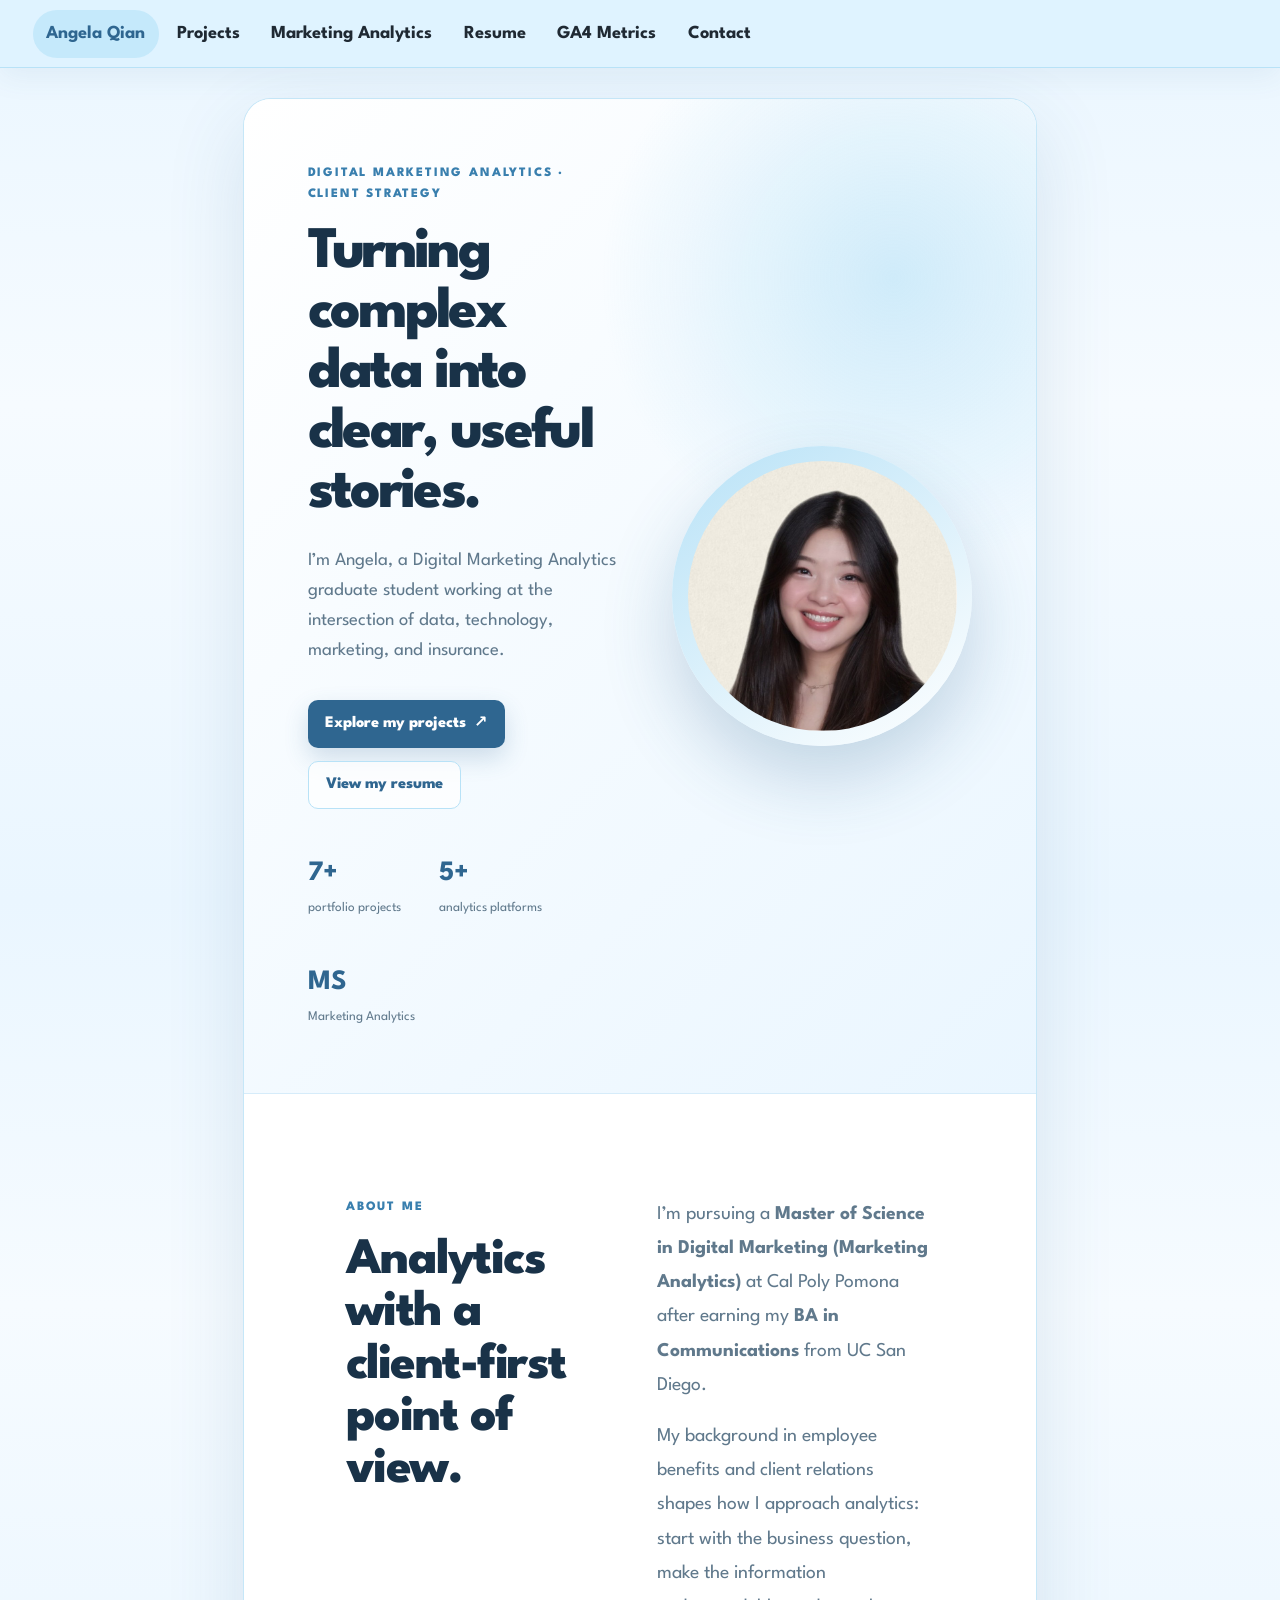
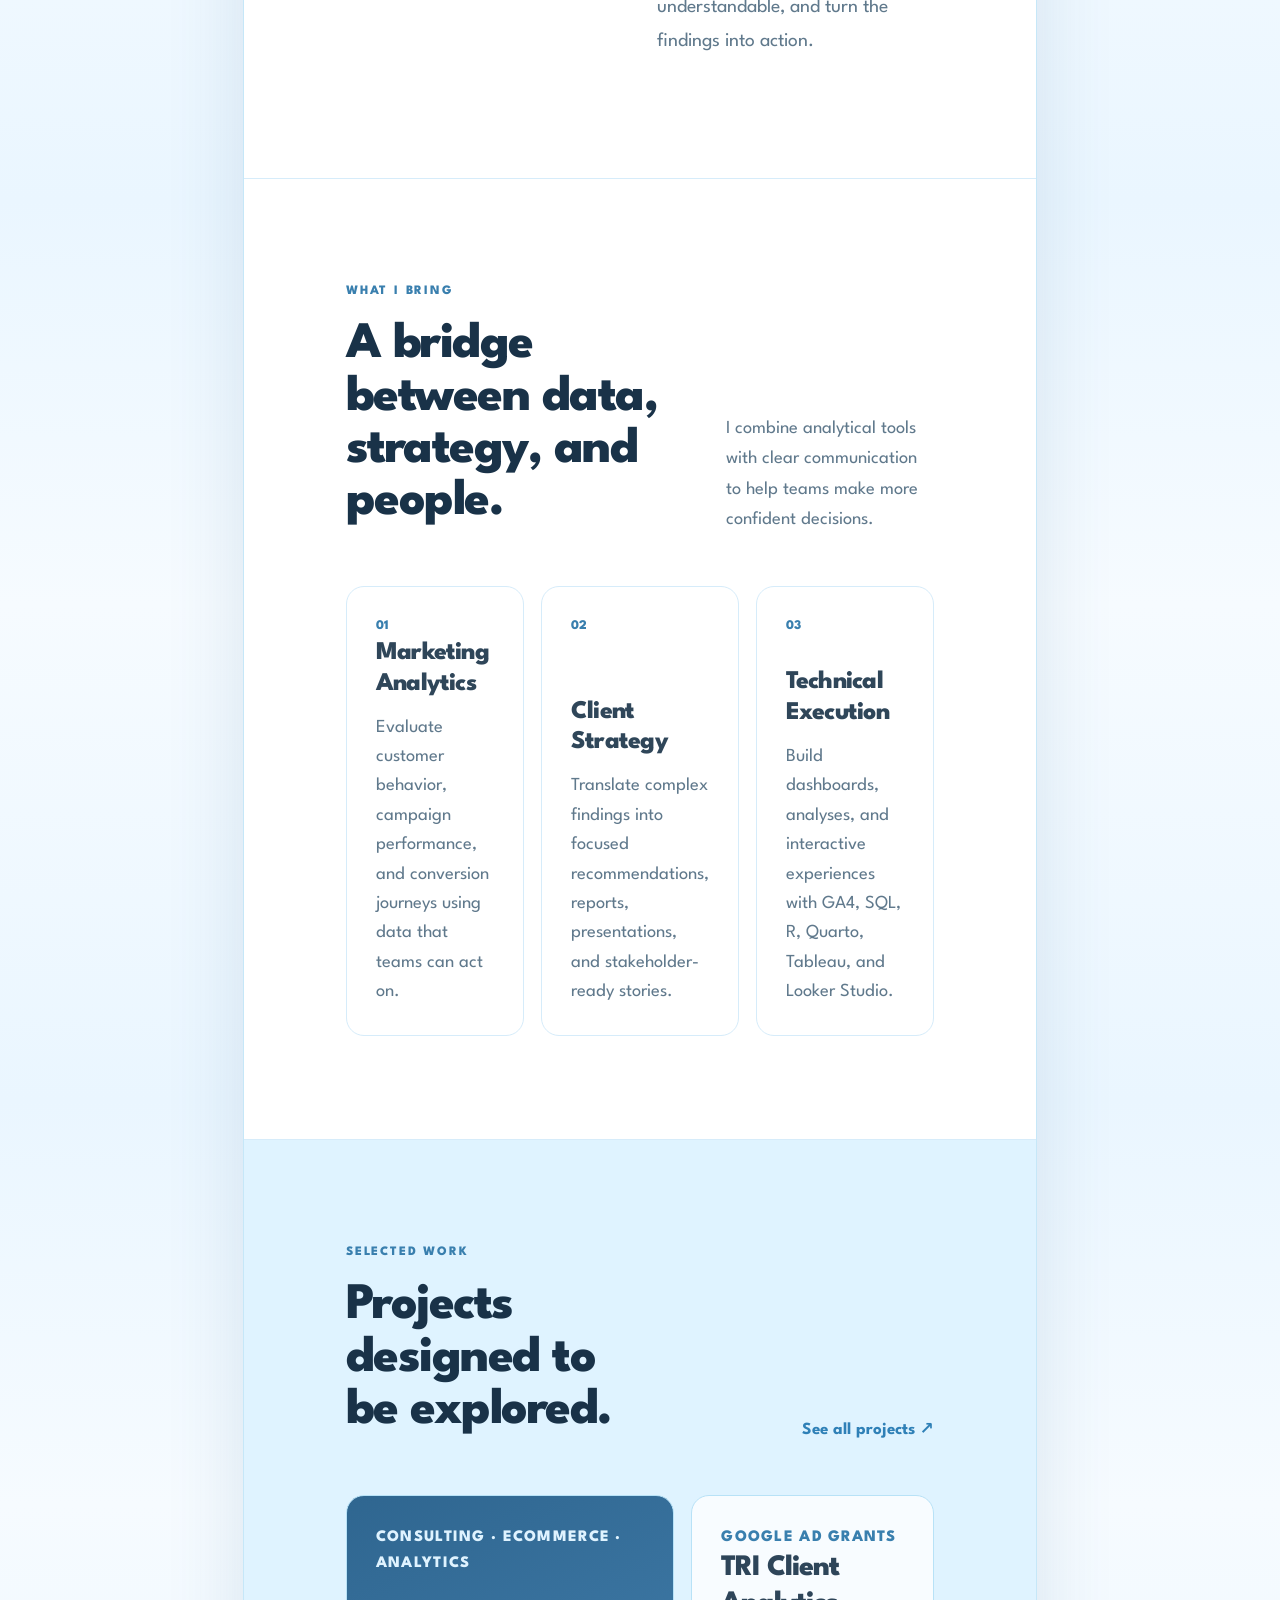
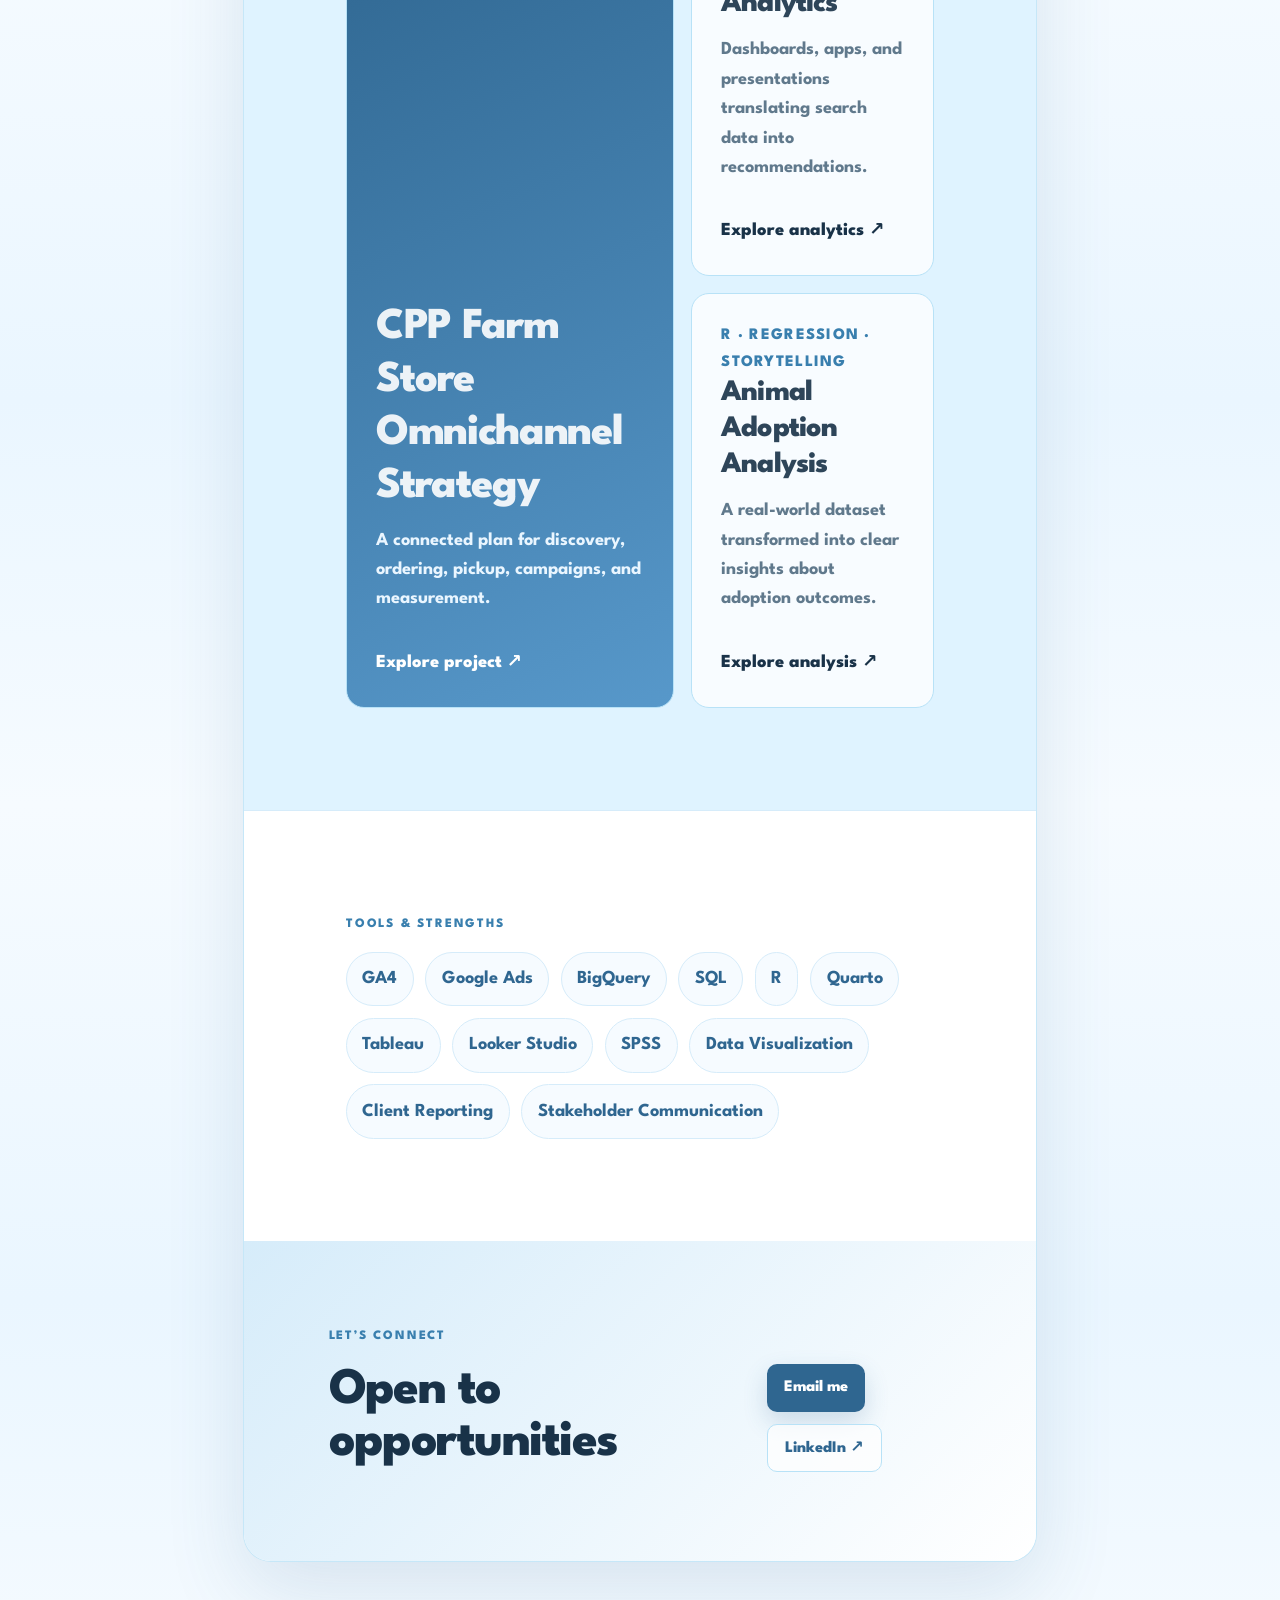
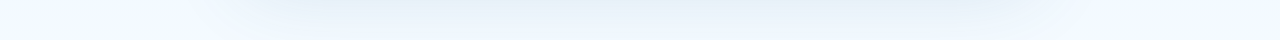
==== docs/index.html @ d1d6104f "Add visual motifs to portfolio cards" ====
<!DOCTYPE html>
<html xmlns="http://www.w3.org/1999/xhtml" lang="en" xml:lang="en"><head>

<meta charset="utf-8">
<meta name="generator" content="quarto-1.6.40">

<meta name="viewport" content="width=device-width, initial-scale=1.0, user-scalable=yes">


<title>Angela Qian</title>
<style>
code{white-space: pre-wrap;}
span.smallcaps{font-variant: small-caps;}
div.columns{display: flex; gap: min(4vw, 1.5em);}
div.column{flex: auto; overflow-x: auto;}
div.hanging-indent{margin-left: 1.5em; text-indent: -1.5em;}
ul.task-list{list-style: none;}
ul.task-list li input[type="checkbox"] {
  width: 0.8em;
  margin: 0 0.8em 0.2em -1em; /* quarto-specific, see https://github.com/quarto-dev/quarto-cli/issues/4556 */ 
  vertical-align: middle;
}
</style>


<script src="site_libs/quarto-nav/quarto-nav.js"></script>
<script src="site_libs/quarto-nav/headroom.min.js"></script>
<script src="site_libs/clipboard/clipboard.min.js"></script>
<script src="site_libs/quarto-search/autocomplete.umd.js"></script>
<script src="site_libs/quarto-search/fuse.min.js"></script>
<script src="site_libs/quarto-search/quarto-search.js"></script>
<meta name="quarto:offset" content="./">
<script src="site_libs/quarto-html/quarto.js"></script>
<script src="site_libs/quarto-html/popper.min.js"></script>
<script src="site_libs/quarto-html/tippy.umd.min.js"></script>
<script src="site_libs/quarto-html/anchor.min.js"></script>
<link href="site_libs/quarto-html/tippy.css" rel="stylesheet">
<link href="site_libs/quarto-html/quarto-syntax-highlighting-549806ee2085284f45b00abea8c6df48.css" rel="stylesheet" id="quarto-text-highlighting-styles">
<script src="site_libs/bootstrap/bootstrap.min.js"></script>
<link href="site_libs/bootstrap/bootstrap-icons.css" rel="stylesheet">
<link href="site_libs/bootstrap/bootstrap-ff0664da1fd7599a1a626e691ed7d9ff.min.css" rel="stylesheet" append-hash="true" id="quarto-bootstrap" data-mode="light">
<script id="quarto-search-options" type="application/json">{
  "location": "navbar",
  "copy-button": false,
  "collapse-after": 3,
  "panel-placement": "end",
  "type": "overlay",
  "limit": 50,
  "keyboard-shortcut": [
    "f",
    "/",
    "s"
  ],
  "show-item-context": false,
  "language": {
    "search-no-results-text": "No results",
    "search-matching-documents-text": "matching documents",
    "search-copy-link-title": "Copy link to search",
    "search-hide-matches-text": "Hide additional matches",
    "search-more-match-text": "more match in this document",
    "search-more-matches-text": "more matches in this document",
    "search-clear-button-title": "Clear",
    "search-text-placeholder": "",
    "search-detached-cancel-button-title": "Cancel",
    "search-submit-button-title": "Submit",
    "search-label": "Search"
  }
}</script>
<script async="" src="https://www.googletagmanager.com/gtag/js?id=G-0YPBS9J7F2"></script>

<script type="text/javascript">

window.dataLayer = window.dataLayer || [];
function gtag(){dataLayer.push(arguments);}
gtag('js', new Date());
gtag('config', 'G-0YPBS9J7F2', { 'anonymize_ip': true});
</script>


</head>

<body class="nav-fixed home-page fullcontent">

<div id="quarto-search-results"></div>
  <header id="quarto-header" class="headroom fixed-top">
    <nav class="navbar navbar-expand-lg " data-bs-theme="dark">
      <div class="navbar-container container-fluid">
            <div id="quarto-search" class="" title="Search"></div>
          <button class="navbar-toggler" type="button" data-bs-toggle="collapse" data-bs-target="#navbarCollapse" aria-controls="navbarCollapse" role="menu" aria-expanded="false" aria-label="Toggle navigation" onclick="if (window.quartoToggleHeadroom) { window.quartoToggleHeadroom(); }">
  <span class="navbar-toggler-icon"></span>
</button>
          <div class="collapse navbar-collapse" id="navbarCollapse">
            <ul class="navbar-nav navbar-nav-scroll me-auto">
  <li class="nav-item">
    <a class="nav-link active" href="./index.html" aria-current="page"> 
<span class="menu-text">Angela Qian</span></a>
  </li>  
  <li class="nav-item">
    <a class="nav-link" href="./strategic-marketing.html"> 
<span class="menu-text">Projects</span></a>
  </li>  
  <li class="nav-item">
    <a class="nav-link" href="./marketing-analytics.html"> 
<span class="menu-text">Marketing Analytics</span></a>
  </li>  
  <li class="nav-item">
    <a class="nav-link" href="./resume.html"> 
<span class="menu-text">Resume</span></a>
  </li>  
  <li class="nav-item">
    <a class="nav-link" href="./ga4-metrics.html"> 
<span class="menu-text">GA4 Metrics</span></a>
  </li>  
  <li class="nav-item">
    <a class="nav-link" href="./contact-me.html"> 
<span class="menu-text">Contact</span></a>
  </li>  
</ul>
          </div> <!-- /navcollapse -->
            <div class="quarto-navbar-tools">
</div>
      </div> <!-- /container-fluid -->
    </nav>
</header>
<!-- content -->
<div id="quarto-content" class="quarto-container page-columns page-rows-contents page-layout-article page-navbar">
<!-- sidebar -->
<!-- margin-sidebar -->
    
<!-- main -->
<main class="content" id="quarto-document-content">

<header id="title-block-header" class="quarto-title-block default">
<div class="quarto-title">
<h1 class="title">Angela Qian</h1>
</div>



<div class="quarto-title-meta">

    
  
    
  </div>
  


</header>


<section class="portfolio-hero">
  <div class="portfolio-hero__copy">
    <p class="portfolio-eyebrow">Digital Marketing Analytics · Client Strategy</p>
    <h1>Turning complex data into clear, useful stories.</h1>
    <p class="portfolio-lead">I’m Angela, a Digital Marketing Analytics graduate student working at the intersection of data, technology, marketing, and insurance.</p>
    <div class="portfolio-actions">
      <a class="portfolio-button portfolio-button--primary" href="strategic-marketing.html">Explore my projects <span aria-hidden="true">↗</span></a>
      <a class="portfolio-button portfolio-button--secondary" href="resume.html">View my resume</a>
    </div>
    <div class="portfolio-stats" aria-label="Professional highlights">
      <div><strong>7+</strong><span>portfolio projects</span></div>
      <div><strong>5+</strong><span>analytics platforms</span></div>
      <div><strong>MS</strong><span>Marketing Analytics</span></div>
    </div>
  </div>
  <div class="portfolio-hero__visual">
    <div class="portfolio-portrait-wrap">
      <img src="images/headshot-new.jpeg" alt="Angela Qian" class="portfolio-portrait">
    </div>
  </div>
</section>

<section class="portfolio-section portfolio-intro">
  <div>
    <p class="portfolio-eyebrow">About me</p>
    <h2 class="anchored">Analytics with a client-first point of view.</h2>
  </div>
  <div class="portfolio-intro__copy">
    <p>I’m pursuing a <strong>Master of Science in Digital Marketing (Marketing Analytics)</strong> at Cal Poly Pomona after earning my <strong>BA in Communications</strong> from UC San Diego.</p>
    <p>My background in employee benefits and client relations shapes how I approach analytics: start with the business question, make the information understandable, and turn the findings into action.</p>
  </div>
</section>

<section class="portfolio-section">
  <div class="portfolio-section__heading">
    <div><p class="portfolio-eyebrow">What I bring</p><h2 class="anchored">A bridge between data, strategy, and people.</h2></div>
    <p>I combine analytical tools with clear communication to help teams make more confident decisions.</p>
  </div>
  <div class="capability-grid">
    <article><span>01</span><h3 class="anchored">Marketing Analytics</h3><p>Evaluate customer behavior, campaign performance, and conversion journeys using data that teams can act on.</p></article>
    <article><span>02</span><h3 class="anchored">Client Strategy</h3><p>Translate complex findings into focused recommendations, reports, presentations, and stakeholder-ready stories.</p></article>
    <article><span>03</span><h3 class="anchored">Technical Execution</h3><p>Build dashboards, analyses, and interactive experiences with GA4, SQL, R, Quarto, Tableau, and Looker Studio.</p></article>
  </div>
</section>

<section class="portfolio-section featured-work">
  <div class="portfolio-section__heading">
    <div><p class="portfolio-eyebrow">Selected work</p><h2 class="anchored">Projects designed to be explored.</h2></div>
    <a class="portfolio-text-link" href="strategic-marketing.html">See all projects ↗</a>
  </div>
  <div class="featured-work__grid">
    <a href="strategic-marketing.html" class="featured-work__card featured-work__card--large"><small>Consulting · Ecommerce · Analytics</small><h3 class="anchored">CPP Farm Store Omnichannel Strategy</h3><p>A connected plan for discovery, ordering, pickup, campaigns, and measurement.</p><span>Explore project ↗</span></a>
    <a href="marketing-analytics.html" class="featured-work__card"><small>Google Ad Grants</small><h3 class="anchored">TRI Client Analytics</h3><p>Dashboards, apps, and presentations translating search data into recommendations.</p><span>Explore analytics ↗</span></a>
    <a href="strategic-marketing.html" class="featured-work__card"><small>R · Regression · Storytelling</small><h3 class="anchored">Animal Adoption Analysis</h3><p>A real-world dataset transformed into clear insights about adoption outcomes.</p><span>Explore analysis ↗</span></a>
  </div>
</section>

<section class="portfolio-section tools-section">
  <p class="portfolio-eyebrow">Tools &amp; strengths</p>
  <div class="skill-cloud" aria-label="Tools and skills"><span>GA4</span><span>Google Ads</span><span>BigQuery</span><span>SQL</span><span>R</span><span>Quarto</span><span>Tableau</span><span>Looker Studio</span><span>SPSS</span><span>Data Visualization</span><span>Client Reporting</span><span>Stakeholder Communication</span></div>
</section>

<section class="portfolio-cta">
  <div><p class="portfolio-eyebrow">Let’s connect</p><h2 class="anchored">Open to opportunities</h2></div>
  <div class="portfolio-actions"><a class="portfolio-button portfolio-button--primary" href="mailto:angeluhqian@gmail.com">Email me</a><a class="portfolio-button portfolio-button--secondary" href="https://www.linkedin.com/in/qianangela1/" target="_blank" rel="noopener">LinkedIn ↗</a></div>
</section>



</main> <!-- /main -->
<div class="project-modal" id="project-modal" aria-hidden="true">
  <div class="project-modal__backdrop" data-project-close=""></div>
  <section class="project-modal__panel" role="dialog" aria-modal="true" aria-labelledby="project-modal-title">
    <button class="project-modal__close" type="button" aria-label="Close project preview" data-project-close="">×</button>
    <div class="project-modal__copy">
      <span class="project-modal__tag" id="project-modal-tag"></span>
      <h2 id="project-modal-title"></h2>
      <p id="project-modal-description"></p>
      <a class="project-modal__link" id="project-modal-link" target="_blank" rel="noopener">Open full project <span aria-hidden="true">↗</span></a>
    </div>
    <div class="project-modal__preview">
      <iframe id="project-modal-frame" title="Project preview" loading="lazy" allowfullscreen=""></iframe>
    </div>
  </section>
</div>
<script>
(() => {
  const modal = document.getElementById('project-modal');
  if (!modal) return;
  const title = document.getElementById('project-modal-title');
  const tag = document.getElementById('project-modal-tag');
  const description = document.getElementById('project-modal-description');
  const link = document.getElementById('project-modal-link');
  const frame = document.getElementById('project-modal-frame');
  let opener;

  const closeModal = () => {
    modal.classList.remove('is-open');
    modal.setAttribute('aria-hidden', 'true');
    document.body.classList.remove('modal-open');
    frame.src = 'about:blank';
    opener?.focus();
  };

  document.querySelectorAll('[data-project-preview]').forEach((card) => {
    card.addEventListener('click', () => {
      opener = card;
      title.textContent = card.dataset.title;
      tag.textContent = card.dataset.tag;
      description.textContent = card.dataset.description;
      link.href = card.dataset.url;
      frame.src = card.dataset.embed || card.dataset.url;
      modal.classList.add('is-open');
      modal.setAttribute('aria-hidden', 'false');
      document.body.classList.add('modal-open');
      modal.querySelector('.project-modal__close').focus();
    });
  });

  modal.querySelectorAll('[data-project-close]').forEach((button) => button.addEventListener('click', closeModal));
  document.addEventListener('keydown', (event) => {
    if (event.key === 'Escape' && modal.classList.contains('is-open')) closeModal();
  });
})();
</script>
<script id="quarto-html-after-body" type="application/javascript">
window.document.addEventListener("DOMContentLoaded", function (event) {
  const toggleBodyColorMode = (bsSheetEl) => {
    const mode = bsSheetEl.getAttribute("data-mode");
    const bodyEl = window.document.querySelector("body");
    if (mode === "dark") {
      bodyEl.classList.add("quarto-dark");
      bodyEl.classList.remove("quarto-light");
    } else {
      bodyEl.classList.add("quarto-light");
      bodyEl.classList.remove("quarto-dark");
    }
  }
  const toggleBodyColorPrimary = () => {
    const bsSheetEl = window.document.querySelector("link#quarto-bootstrap");
    if (bsSheetEl) {
      toggleBodyColorMode(bsSheetEl);
    }
  }
  toggleBodyColorPrimary();  
  const icon = "";
  const anchorJS = new window.AnchorJS();
  anchorJS.options = {
    placement: 'right',
    icon: icon
  };
  anchorJS.add('.anchored');
  const isCodeAnnotation = (el) => {
    for (const clz of el.classList) {
      if (clz.startsWith('code-annotation-')) {                     
        return true;
      }
    }
    return false;
  }
  const onCopySuccess = function(e) {
    // button target
    const button = e.trigger;
    // don't keep focus
    button.blur();
    // flash "checked"
    button.classList.add('code-copy-button-checked');
    var currentTitle = button.getAttribute("title");
    button.setAttribute("title", "Copied!");
    let tooltip;
    if (window.bootstrap) {
      button.setAttribute("data-bs-toggle", "tooltip");
      button.setAttribute("data-bs-placement", "left");
      button.setAttribute("data-bs-title", "Copied!");
      tooltip = new bootstrap.Tooltip(button, 
        { trigger: "manual", 
          customClass: "code-copy-button-tooltip",
          offset: [0, -8]});
      tooltip.show();    
    }
    setTimeout(function() {
      if (tooltip) {
        tooltip.hide();
        button.removeAttribute("data-bs-title");
        button.removeAttribute("data-bs-toggle");
        button.removeAttribute("data-bs-placement");
      }
      button.setAttribute("title", currentTitle);
      button.classList.remove('code-copy-button-checked');
    }, 1000);
    // clear code selection
    e.clearSelection();
  }
  const getTextToCopy = function(trigger) {
      const codeEl = trigger.previousElementSibling.cloneNode(true);
      for (const childEl of codeEl.children) {
        if (isCodeAnnotation(childEl)) {
          childEl.remove();
        }
      }
      return codeEl.innerText;
  }
  const clipboard = new window.ClipboardJS('.code-copy-button:not([data-in-quarto-modal])', {
    text: getTextToCopy
  });
  clipboard.on('success', onCopySuccess);
  if (window.document.getElementById('quarto-embedded-source-code-modal')) {
    const clipboardModal = new window.ClipboardJS('.code-copy-button[data-in-quarto-modal]', {
      text: getTextToCopy,
      container: window.document.getElementById('quarto-embedded-source-code-modal')
    });
    clipboardModal.on('success', onCopySuccess);
  }
    var localhostRegex = new RegExp(/^(?:http|https):\/\/localhost\:?[0-9]*\//);
    var mailtoRegex = new RegExp(/^mailto:/);
      var filterRegex = new RegExp('/' + window.location.host + '/');
    var isInternal = (href) => {
        return filterRegex.test(href) || localhostRegex.test(href) || mailtoRegex.test(href);
    }
    // Inspect non-navigation links and adorn them if external
 	var links = window.document.querySelectorAll('a[href]:not(.nav-link):not(.navbar-brand):not(.toc-action):not(.sidebar-link):not(.sidebar-item-toggle):not(.pagination-link):not(.no-external):not([aria-hidden]):not(.dropdown-item):not(.quarto-navigation-tool):not(.about-link)');
    for (var i=0; i<links.length; i++) {
      const link = links[i];
      if (!isInternal(link.href)) {
        // undo the damage that might have been done by quarto-nav.js in the case of
        // links that we want to consider external
        if (link.dataset.originalHref !== undefined) {
          link.href = link.dataset.originalHref;
        }
      }
    }
  function tippyHover(el, contentFn, onTriggerFn, onUntriggerFn) {
    const config = {
      allowHTML: true,
      maxWidth: 500,
      delay: 100,
      arrow: false,
      appendTo: function(el) {
          return el.parentElement;
      },
      interactive: true,
      interactiveBorder: 10,
      theme: 'quarto',
      placement: 'bottom-start',
    };
    if (contentFn) {
      config.content = contentFn;
    }
    if (onTriggerFn) {
      config.onTrigger = onTriggerFn;
    }
    if (onUntriggerFn) {
      config.onUntrigger = onUntriggerFn;
    }
    window.tippy(el, config); 
  }
  const noterefs = window.document.querySelectorAll('a[role="doc-noteref"]');
  for (var i=0; i<noterefs.length; i++) {
    const ref = noterefs[i];
    tippyHover(ref, function() {
      // use id or data attribute instead here
      let href = ref.getAttribute('data-footnote-href') || ref.getAttribute('href');
      try { href = new URL(href).hash; } catch {}
      const id = href.replace(/^#\/?/, "");
      const note = window.document.getElementById(id);
      if (note) {
        return note.innerHTML;
      } else {
        return "";
      }
    });
  }
  const xrefs = window.document.querySelectorAll('a.quarto-xref');
  const processXRef = (id, note) => {
    // Strip column container classes
    const stripColumnClz = (el) => {
      el.classList.remove("page-full", "page-columns");
      if (el.children) {
        for (const child of el.children) {
          stripColumnClz(child);
        }
      }
    }
    stripColumnClz(note)
    if (id === null || id.startsWith('sec-')) {
      // Special case sections, only their first couple elements
      const container = document.createElement("div");
      if (note.children && note.children.length > 2) {
        container.appendChild(note.children[0].cloneNode(true));
        for (let i = 1; i < note.children.length; i++) {
          const child = note.children[i];
          if (child.tagName === "P" && child.innerText === "") {
            continue;
          } else {
            container.appendChild(child.cloneNode(true));
            break;
          }
        }
        if (window.Quarto?.typesetMath) {
          window.Quarto.typesetMath(container);
        }
        return container.innerHTML
      } else {
        if (window.Quarto?.typesetMath) {
          window.Quarto.typesetMath(note);
        }
        return note.innerHTML;
      }
    } else {
      // Remove any anchor links if they are present
      const anchorLink = note.querySelector('a.anchorjs-link');
      if (anchorLink) {
        anchorLink.remove();
      }
      if (window.Quarto?.typesetMath) {
        window.Quarto.typesetMath(note);
      }
      if (note.classList.contains("callout")) {
        return note.outerHTML;
      } else {
        return note.innerHTML;
      }
    }
  }
  for (var i=0; i<xrefs.length; i++) {
    const xref = xrefs[i];
    tippyHover(xref, undefined, function(instance) {
      instance.disable();
      let url = xref.getAttribute('href');
      let hash = undefined; 
      if (url.startsWith('#')) {
        hash = url;
      } else {
        try { hash = new URL(url).hash; } catch {}
      }
      if (hash) {
        const id = hash.replace(/^#\/?/, "");
        const note = window.document.getElementById(id);
        if (note !== null) {
          try {
            const html = processXRef(id, note.cloneNode(true));
            instance.setContent(html);
          } finally {
            instance.enable();
            instance.show();
          }
        } else {
          // See if we can fetch this
          fetch(url.split('#')[0])
          .then(res => res.text())
          .then(html => {
            const parser = new DOMParser();
            const htmlDoc = parser.parseFromString(html, "text/html");
            const note = htmlDoc.getElementById(id);
            if (note !== null) {
              const html = processXRef(id, note);
              instance.setContent(html);
            } 
          }).finally(() => {
            instance.enable();
            instance.show();
          });
        }
      } else {
        // See if we can fetch a full url (with no hash to target)
        // This is a special case and we should probably do some content thinning / targeting
        fetch(url)
        .then(res => res.text())
        .then(html => {
          const parser = new DOMParser();
          const htmlDoc = parser.parseFromString(html, "text/html");
          const note = htmlDoc.querySelector('main.content');
          if (note !== null) {
            // This should only happen for chapter cross references
            // (since there is no id in the URL)
            // remove the first header
            if (note.children.length > 0 && note.children[0].tagName === "HEADER") {
              note.children[0].remove();
            }
            const html = processXRef(null, note);
            instance.setContent(html);
          } 
        }).finally(() => {
          instance.enable();
          instance.show();
        });
      }
    }, function(instance) {
    });
  }
      let selectedAnnoteEl;
      const selectorForAnnotation = ( cell, annotation) => {
        let cellAttr = 'data-code-cell="' + cell + '"';
        let lineAttr = 'data-code-annotation="' +  annotation + '"';
        const selector = 'span[' + cellAttr + '][' + lineAttr + ']';
        return selector;
      }
      const selectCodeLines = (annoteEl) => {
        const doc = window.document;
        const targetCell = annoteEl.getAttribute("data-target-cell");
        const targetAnnotation = annoteEl.getAttribute("data-target-annotation");
        const annoteSpan = window.document.querySelector(selectorForAnnotation(targetCell, targetAnnotation));
        const lines = annoteSpan.getAttribute("data-code-lines").split(",");
        const lineIds = lines.map((line) => {
          return targetCell + "-" + line;
        })
        let top = null;
        let height = null;
        let parent = null;
        if (lineIds.length > 0) {
            //compute the position of the single el (top and bottom and make a div)
            const el = window.document.getElementById(lineIds[0]);
            top = el.offsetTop;
            height = el.offsetHeight;
            parent = el.parentElement.parentElement;
          if (lineIds.length > 1) {
            const lastEl = window.document.getElementById(lineIds[lineIds.length - 1]);
            const bottom = lastEl.offsetTop + lastEl.offsetHeight;
            height = bottom - top;
          }
          if (top !== null && height !== null && parent !== null) {
            // cook up a div (if necessary) and position it 
            let div = window.document.getElementById("code-annotation-line-highlight");
            if (div === null) {
              div = window.document.createElement("div");
              div.setAttribute("id", "code-annotation-line-highlight");
              div.style.position = 'absolute';
              parent.appendChild(div);
            }
            div.style.top = top - 2 + "px";
            div.style.height = height + 4 + "px";
            div.style.left = 0;
            let gutterDiv = window.document.getElementById("code-annotation-line-highlight-gutter");
            if (gutterDiv === null) {
              gutterDiv = window.document.createElement("div");
              gutterDiv.setAttribute("id", "code-annotation-line-highlight-gutter");
              gutterDiv.style.position = 'absolute';
              const codeCell = window.document.getElementById(targetCell);
              const gutter = codeCell.querySelector('.code-annotation-gutter');
              gutter.appendChild(gutterDiv);
            }
            gutterDiv.style.top = top - 2 + "px";
            gutterDiv.style.height = height + 4 + "px";
          }
          selectedAnnoteEl = annoteEl;
        }
      };
      const unselectCodeLines = () => {
        const elementsIds = ["code-annotation-line-highlight", "code-annotation-line-highlight-gutter"];
        elementsIds.forEach((elId) => {
          const div = window.document.getElementById(elId);
          if (div) {
            div.remove();
          }
        });
        selectedAnnoteEl = undefined;
      };
        // Handle positioning of the toggle
    window.addEventListener(
      "resize",
      throttle(() => {
        elRect = undefined;
        if (selectedAnnoteEl) {
          selectCodeLines(selectedAnnoteEl);
        }
      }, 10)
    );
    function throttle(fn, ms) {
    let throttle = false;
    let timer;
      return (...args) => {
        if(!throttle) { // first call gets through
            fn.apply(this, args);
            throttle = true;
        } else { // all the others get throttled
            if(timer) clearTimeout(timer); // cancel #2
            timer = setTimeout(() => {
              fn.apply(this, args);
              timer = throttle = false;
            }, ms);
        }
      };
    }
      // Attach click handler to the DT
      const annoteDls = window.document.querySelectorAll('dt[data-target-cell]');
      for (const annoteDlNode of annoteDls) {
        annoteDlNode.addEventListener('click', (event) => {
          const clickedEl = event.target;
          if (clickedEl !== selectedAnnoteEl) {
            unselectCodeLines();
            const activeEl = window.document.querySelector('dt[data-target-cell].code-annotation-active');
            if (activeEl) {
              activeEl.classList.remove('code-annotation-active');
            }
            selectCodeLines(clickedEl);
            clickedEl.classList.add('code-annotation-active');
          } else {
            // Unselect the line
            unselectCodeLines();
            clickedEl.classList.remove('code-annotation-active');
          }
        });
      }
  const findCites = (el) => {
    const parentEl = el.parentElement;
    if (parentEl) {
      const cites = parentEl.dataset.cites;
      if (cites) {
        return {
          el,
          cites: cites.split(' ')
        };
      } else {
        return findCites(el.parentElement)
      }
    } else {
      return undefined;
    }
  };
  var bibliorefs = window.document.querySelectorAll('a[role="doc-biblioref"]');
  for (var i=0; i<bibliorefs.length; i++) {
    const ref = bibliorefs[i];
    const citeInfo = findCites(ref);
    if (citeInfo) {
      tippyHover(citeInfo.el, function() {
        var popup = window.document.createElement('div');
        citeInfo.cites.forEach(function(cite) {
          var citeDiv = window.document.createElement('div');
          citeDiv.classList.add('hanging-indent');
          citeDiv.classList.add('csl-entry');
          var biblioDiv = window.document.getElementById('ref-' + cite);
          if (biblioDiv) {
            citeDiv.innerHTML = biblioDiv.innerHTML;
          }
          popup.appendChild(citeDiv);
        });
        return popup.innerHTML;
      });
    }
  }
});
</script>
</div> <!-- /content -->




</body></html>
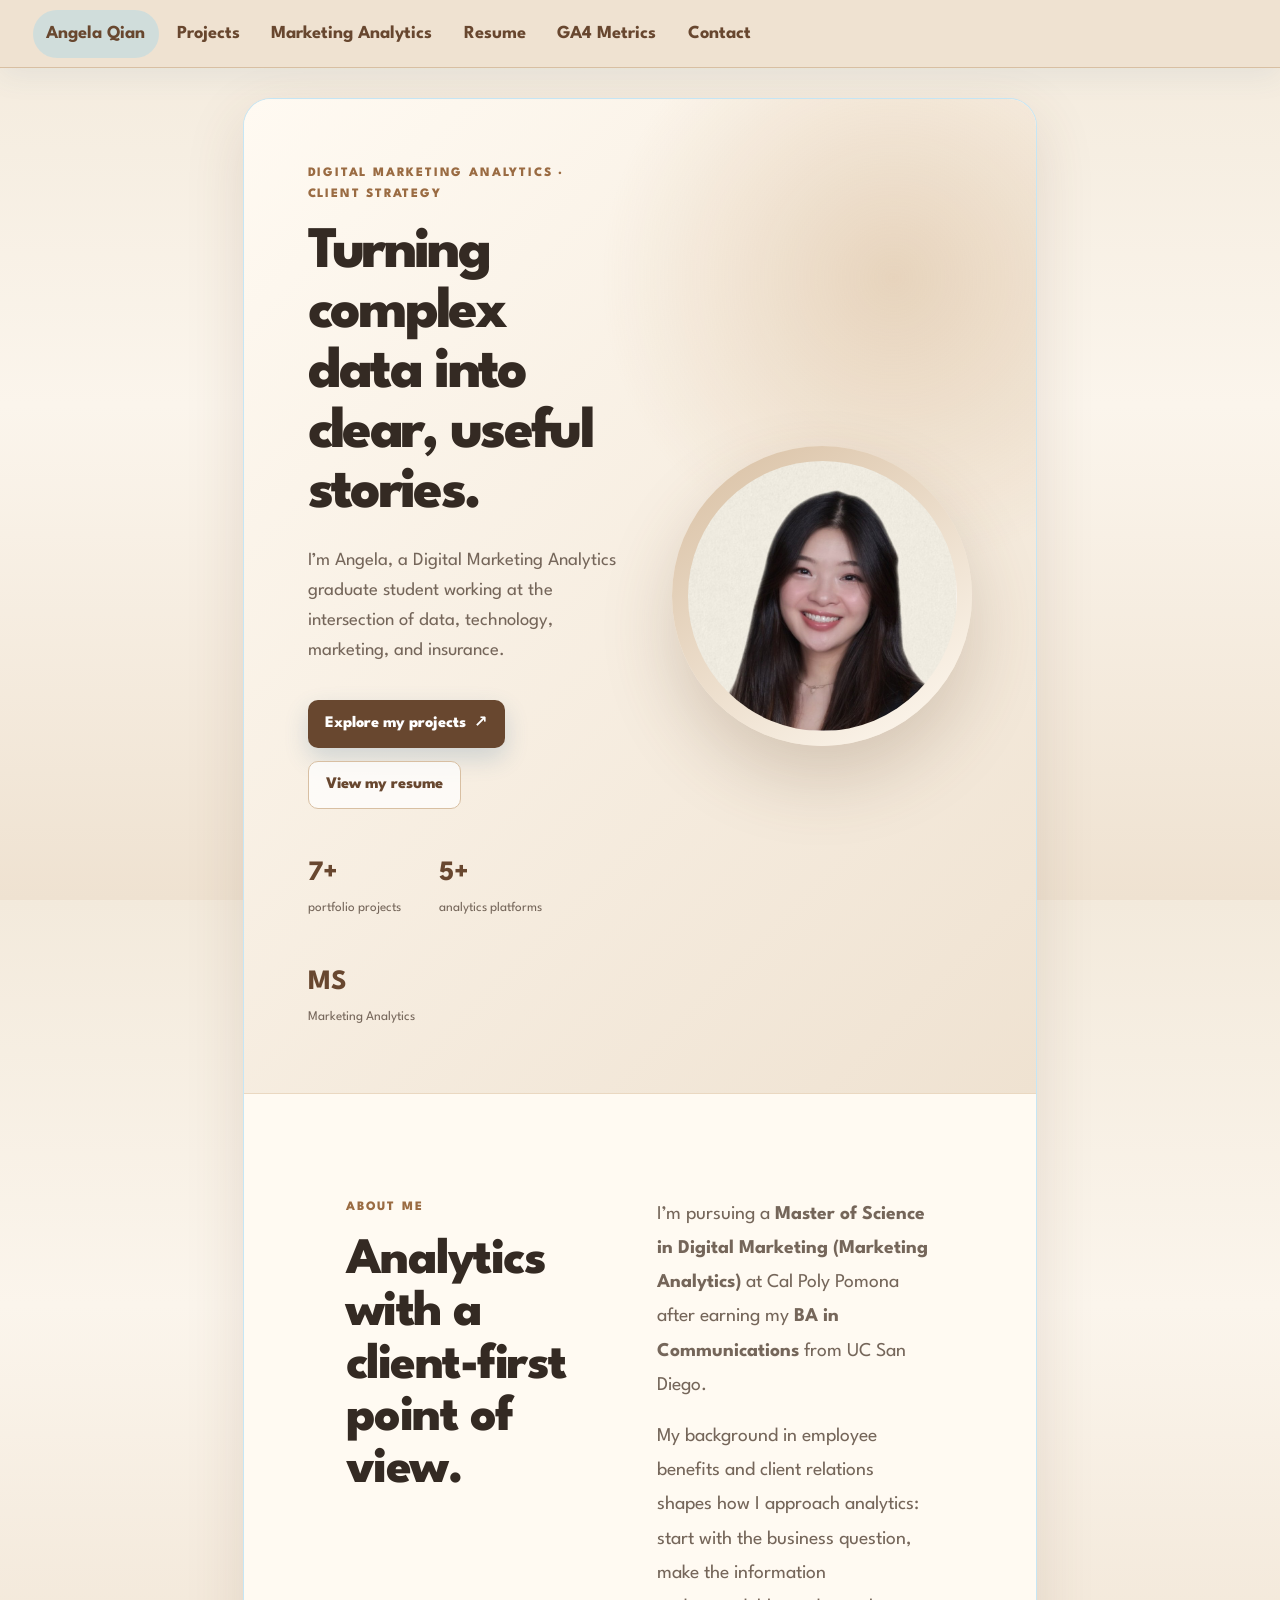
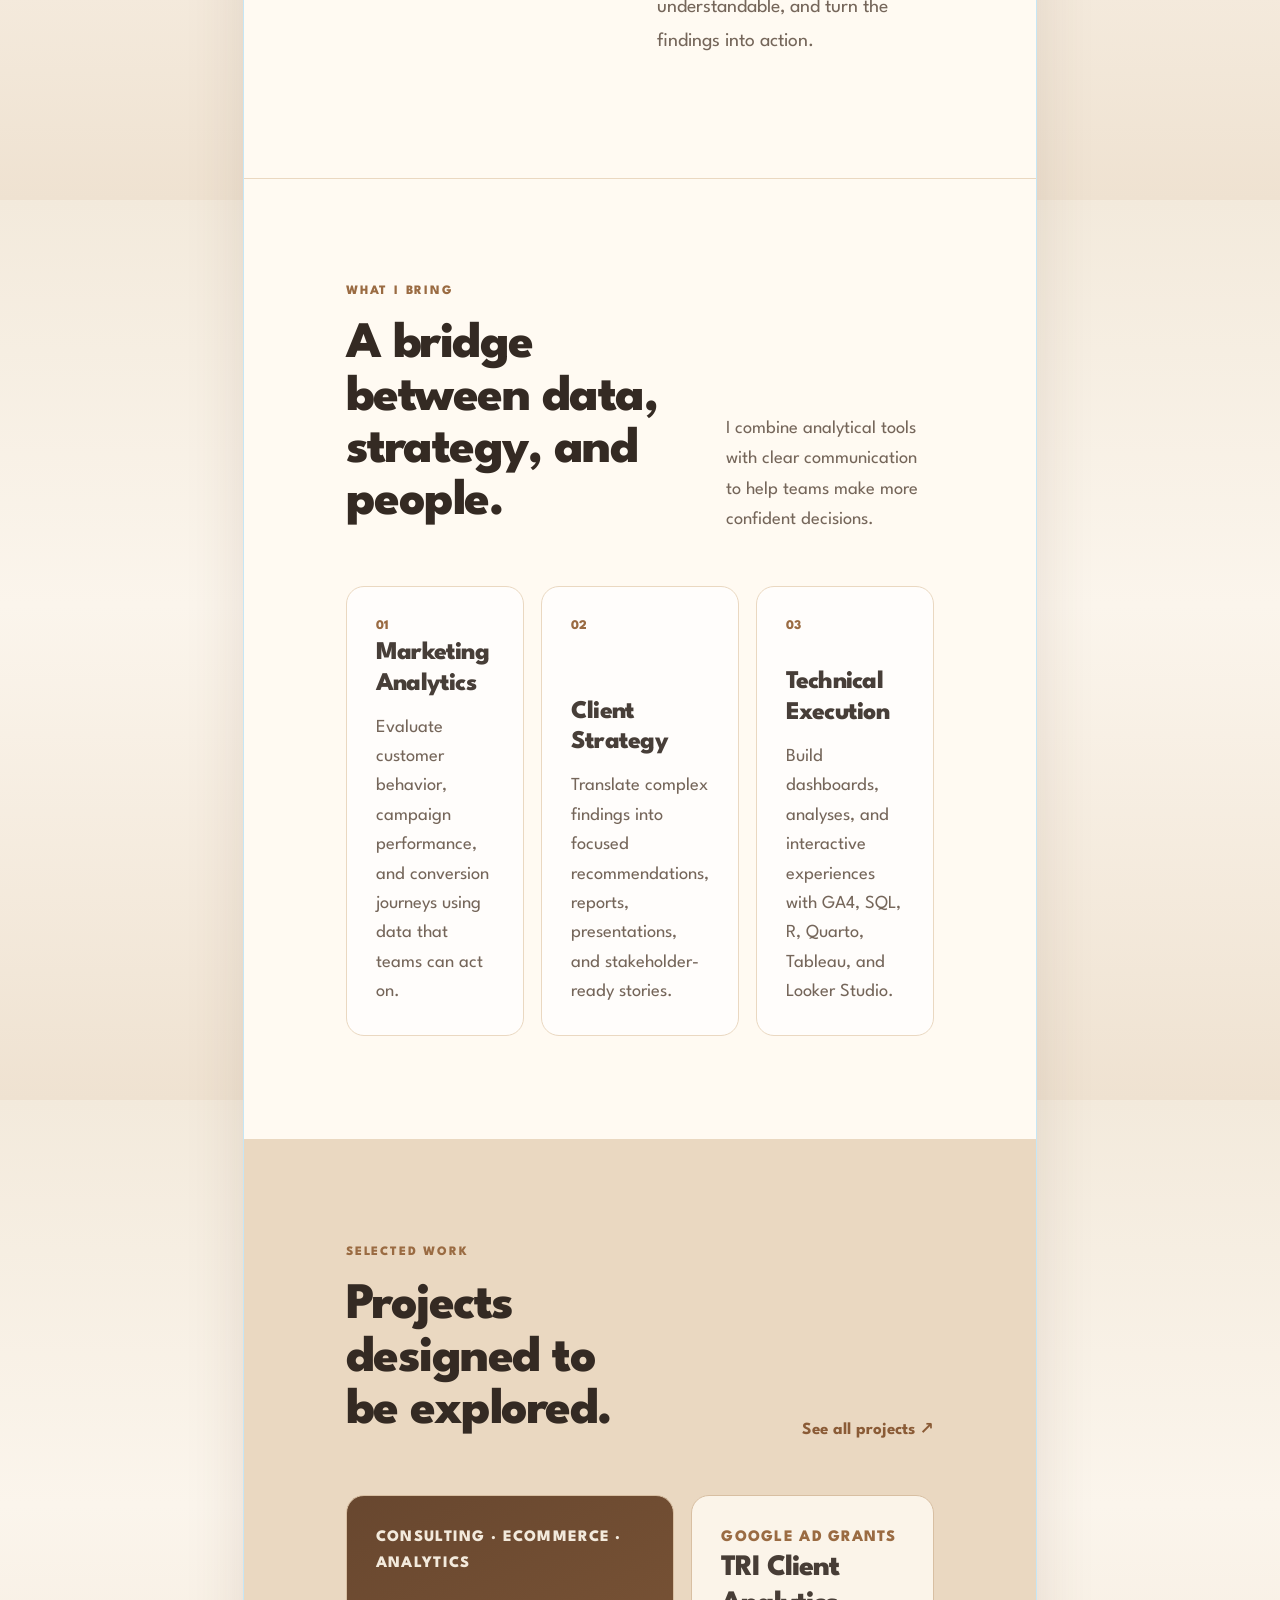
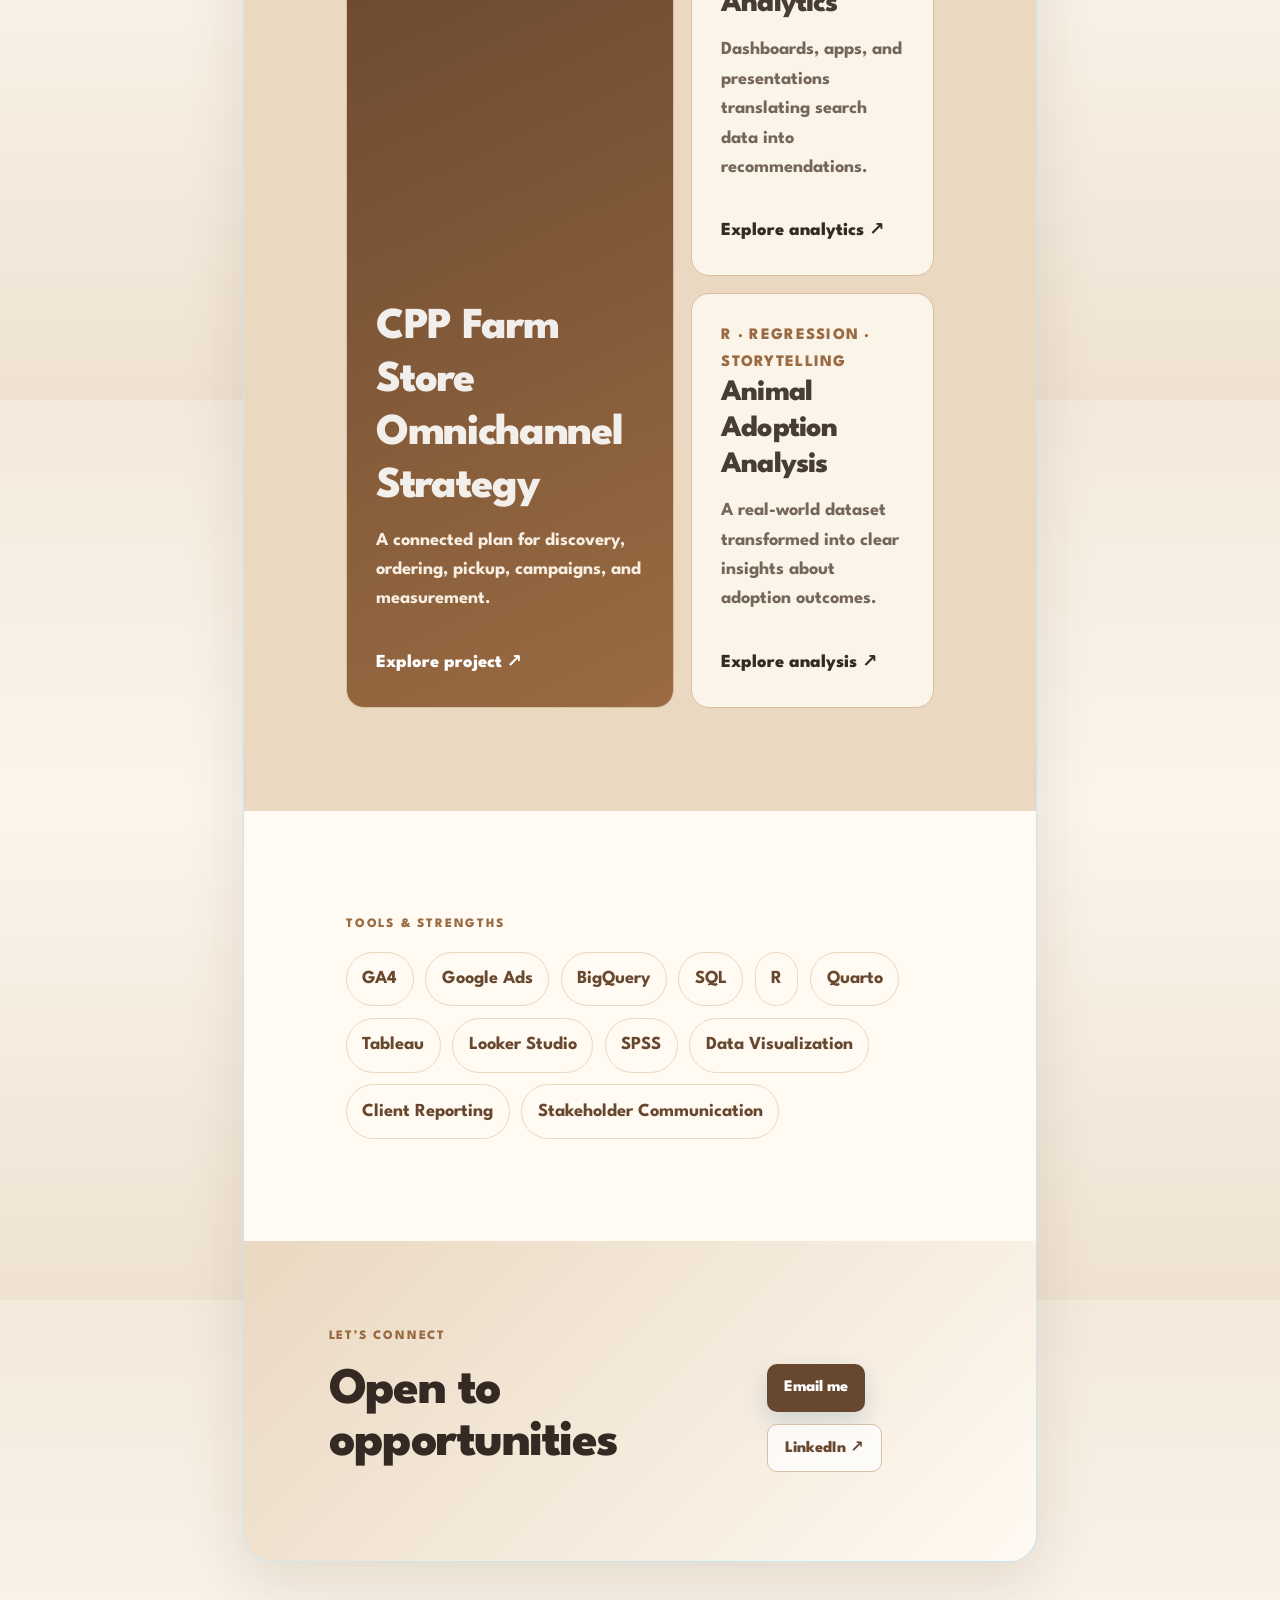
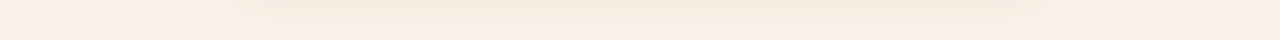
==== commit fbbf3b75: "Refresh portfolio with warm beige palette" ====
--- a/docs/index.html
+++ b/docs/index.html
@@ -38,7 +38,7 @@
 <link href="site_libs/quarto-html/quarto-syntax-highlighting-549806ee2085284f45b00abea8c6df48.css" rel="stylesheet" id="quarto-text-highlighting-styles">
 <script src="site_libs/bootstrap/bootstrap.min.js"></script>
 <link href="site_libs/bootstrap/bootstrap-icons.css" rel="stylesheet">
-<link href="site_libs/bootstrap/bootstrap-ff0664da1fd7599a1a626e691ed7d9ff.min.css" rel="stylesheet" append-hash="true" id="quarto-bootstrap" data-mode="light">
+<link href="site_libs/bootstrap/bootstrap-25b3a88917182b3e0461b6937947fda5.min.css" rel="stylesheet" append-hash="true" id="quarto-bootstrap" data-mode="light">
 <script id="quarto-search-options" type="application/json">{
   "location": "navbar",
   "copy-button": false,
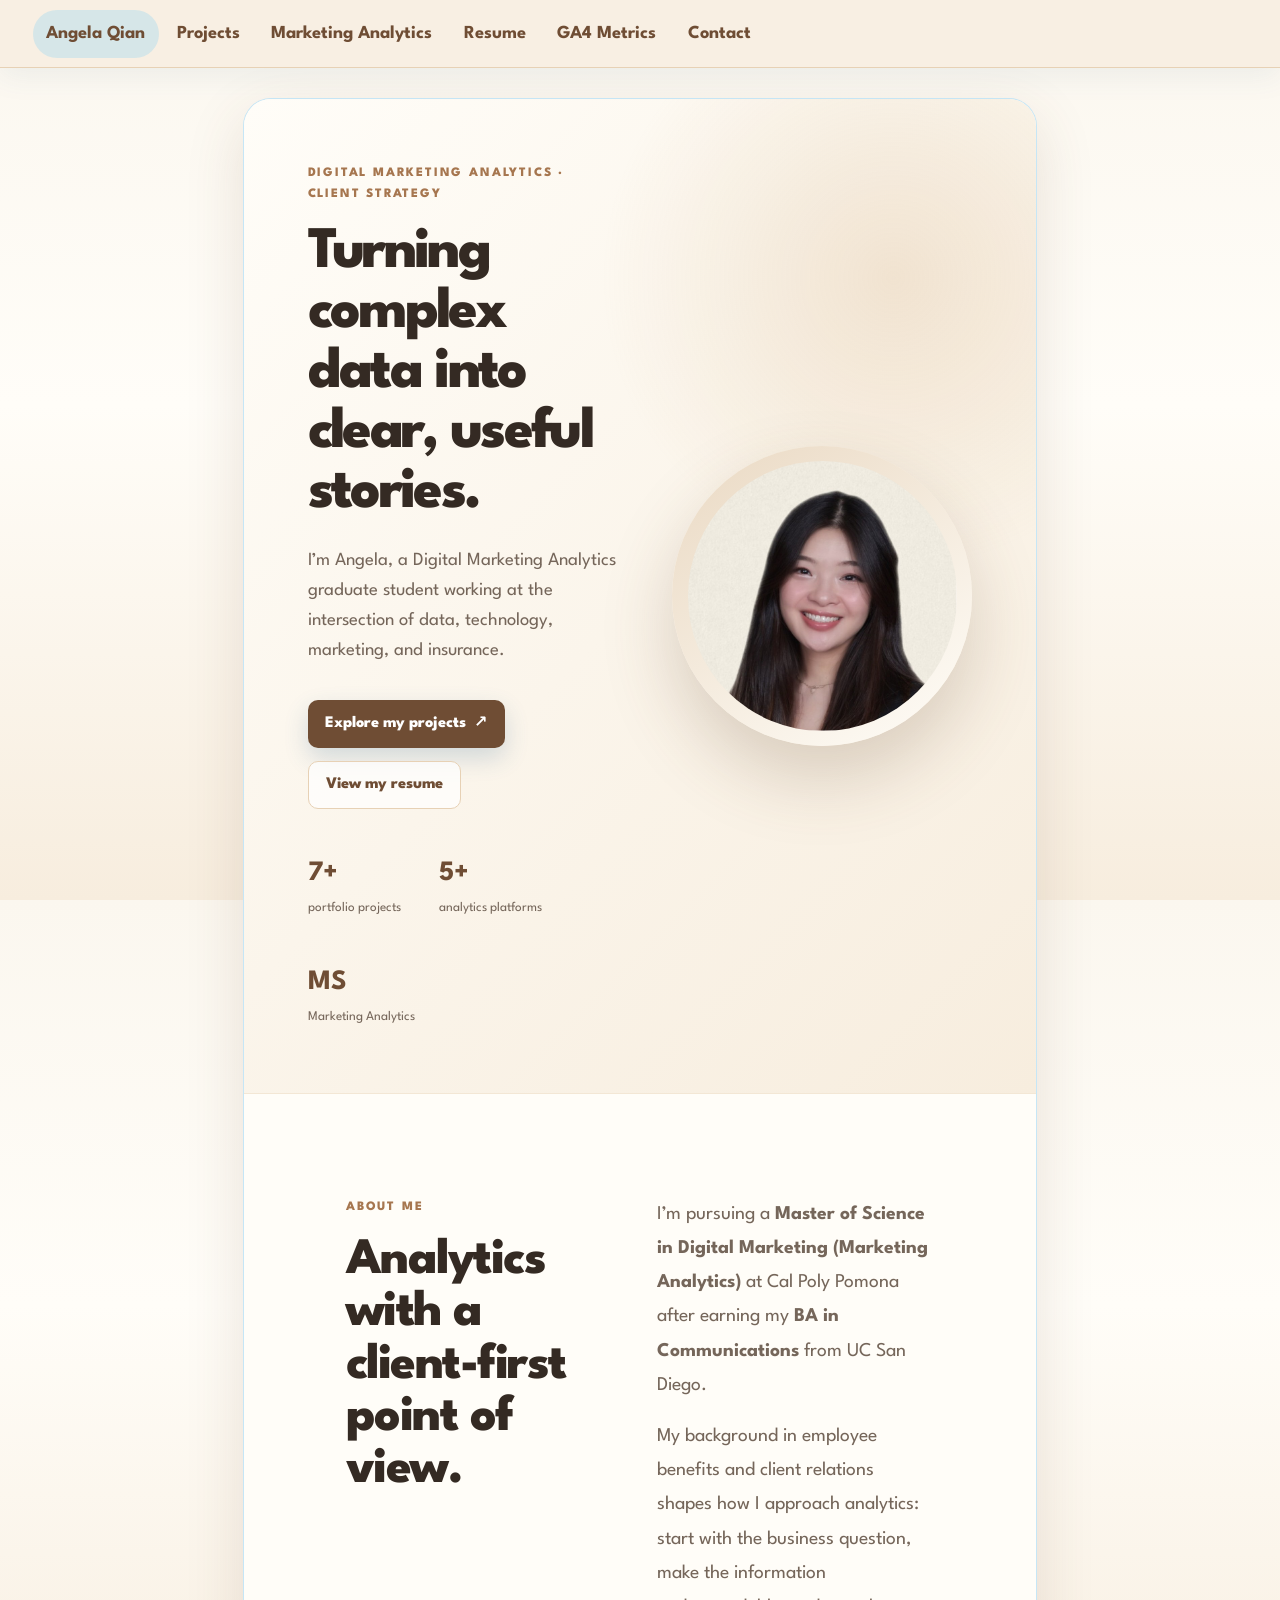
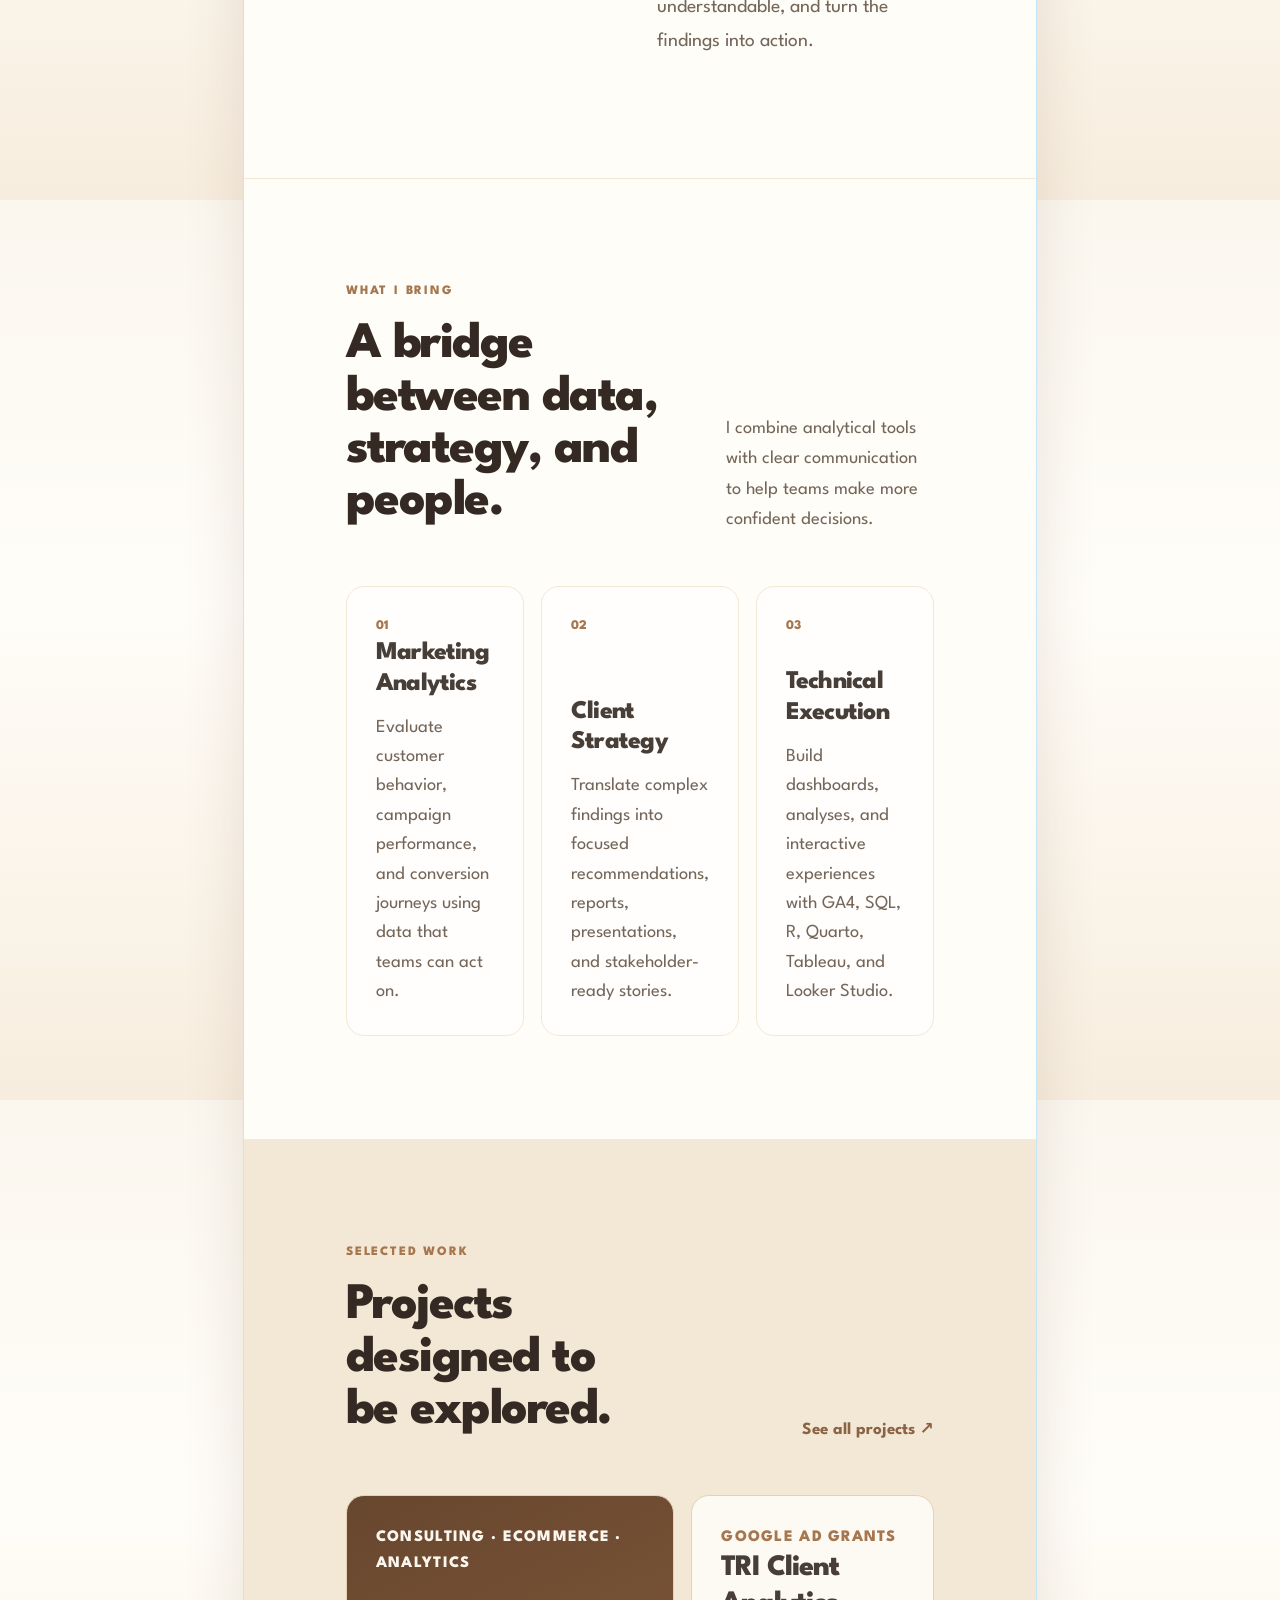
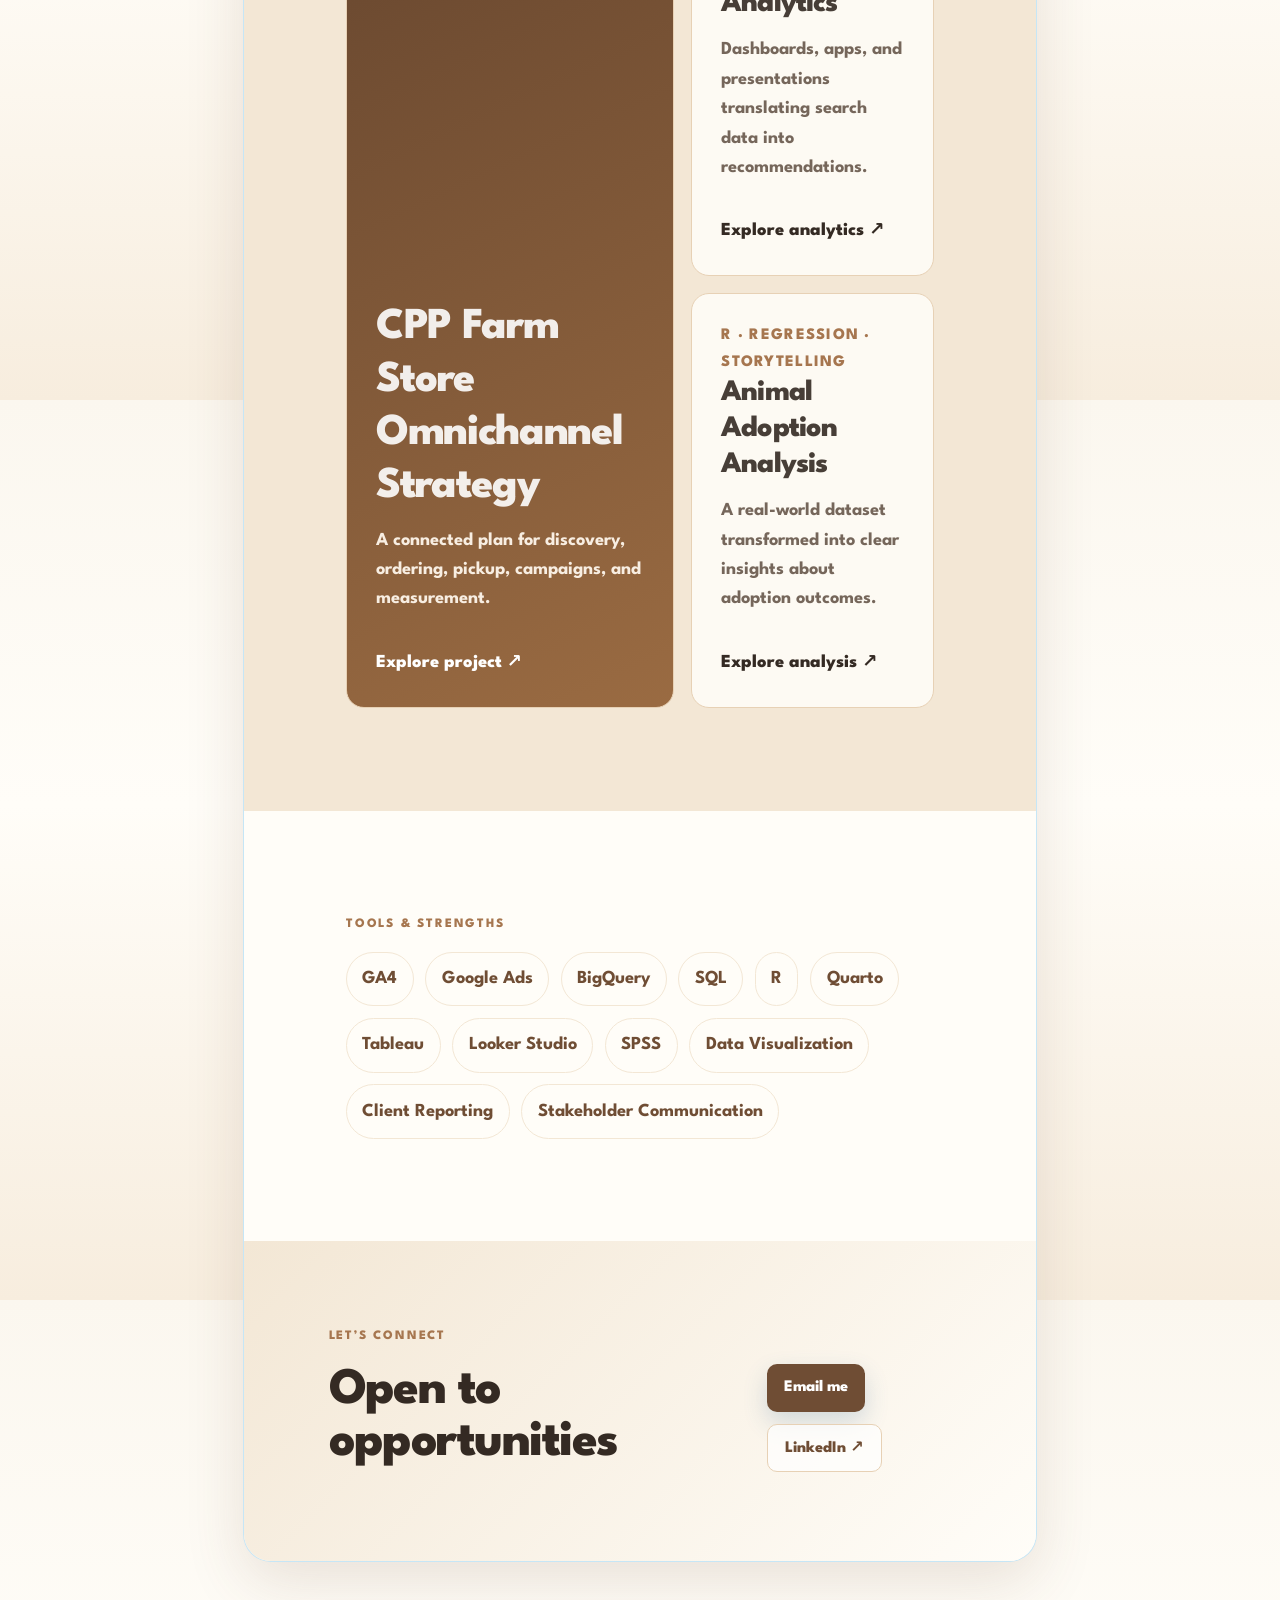
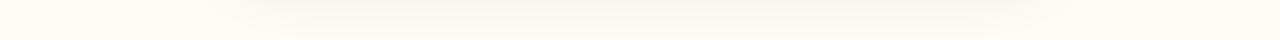
==== commit 851ece12: "Lighten portfolio cream palette" ====
--- a/docs/index.html
+++ b/docs/index.html
@@ -38,7 +38,7 @@
 <link href="site_libs/quarto-html/quarto-syntax-highlighting-549806ee2085284f45b00abea8c6df48.css" rel="stylesheet" id="quarto-text-highlighting-styles">
 <script src="site_libs/bootstrap/bootstrap.min.js"></script>
 <link href="site_libs/bootstrap/bootstrap-icons.css" rel="stylesheet">
-<link href="site_libs/bootstrap/bootstrap-25b3a88917182b3e0461b6937947fda5.min.css" rel="stylesheet" append-hash="true" id="quarto-bootstrap" data-mode="light">
+<link href="site_libs/bootstrap/bootstrap-8d386b79bbc3041ab33fc89fe3f224b3.min.css" rel="stylesheet" append-hash="true" id="quarto-bootstrap" data-mode="light">
 <script id="quarto-search-options" type="application/json">{
   "location": "navbar",
   "copy-button": false,
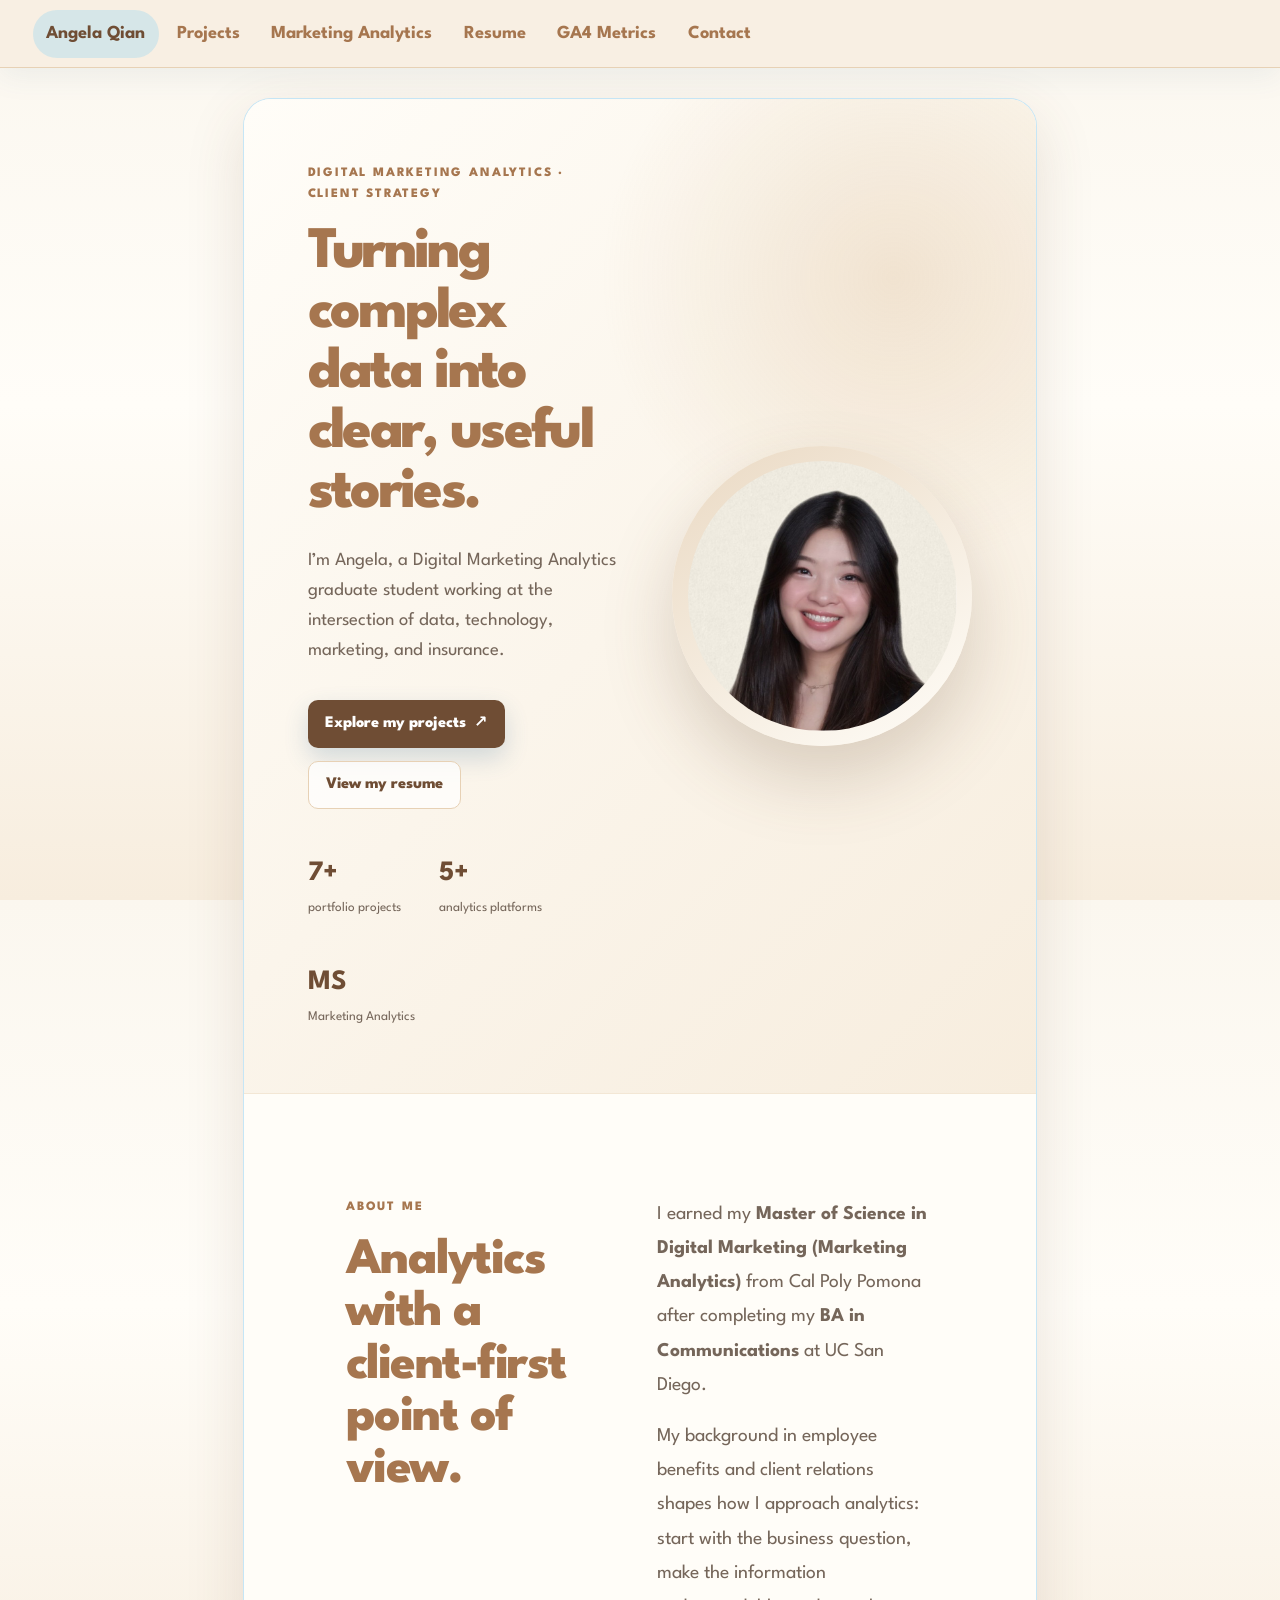
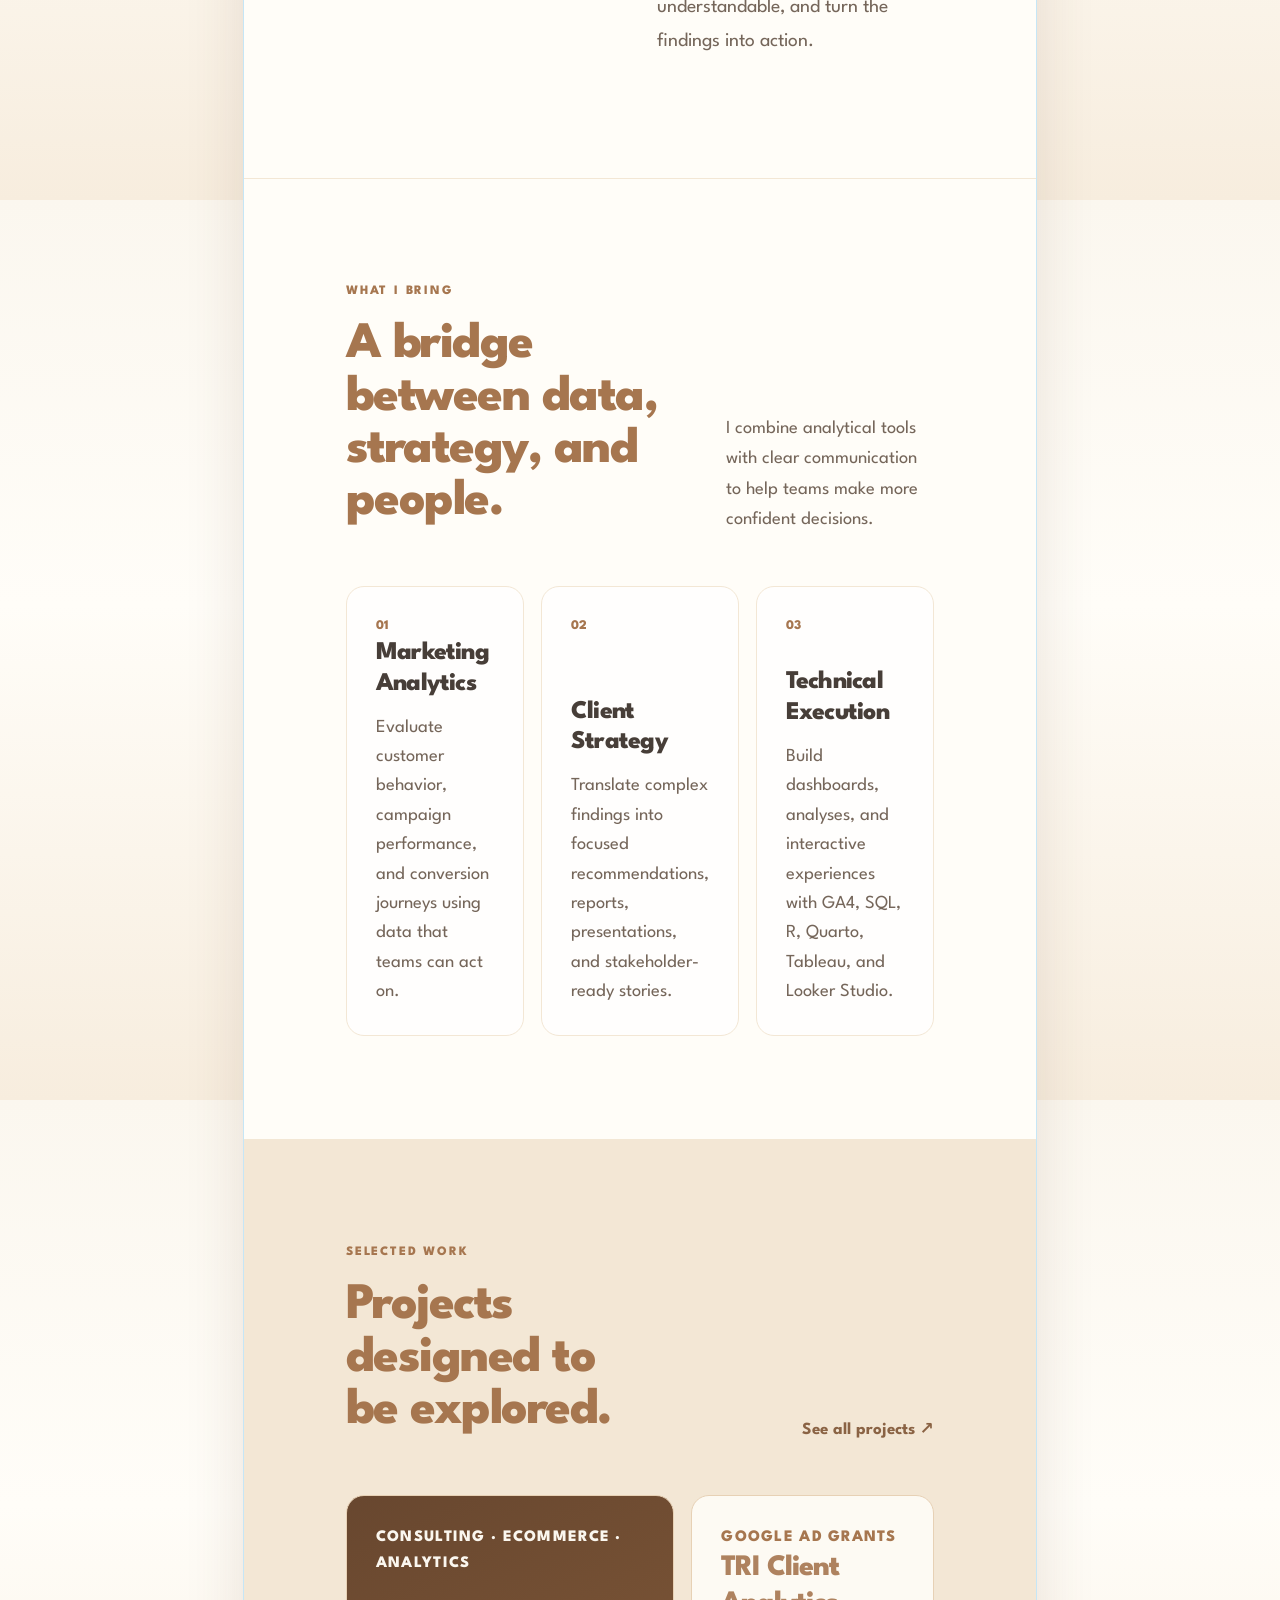
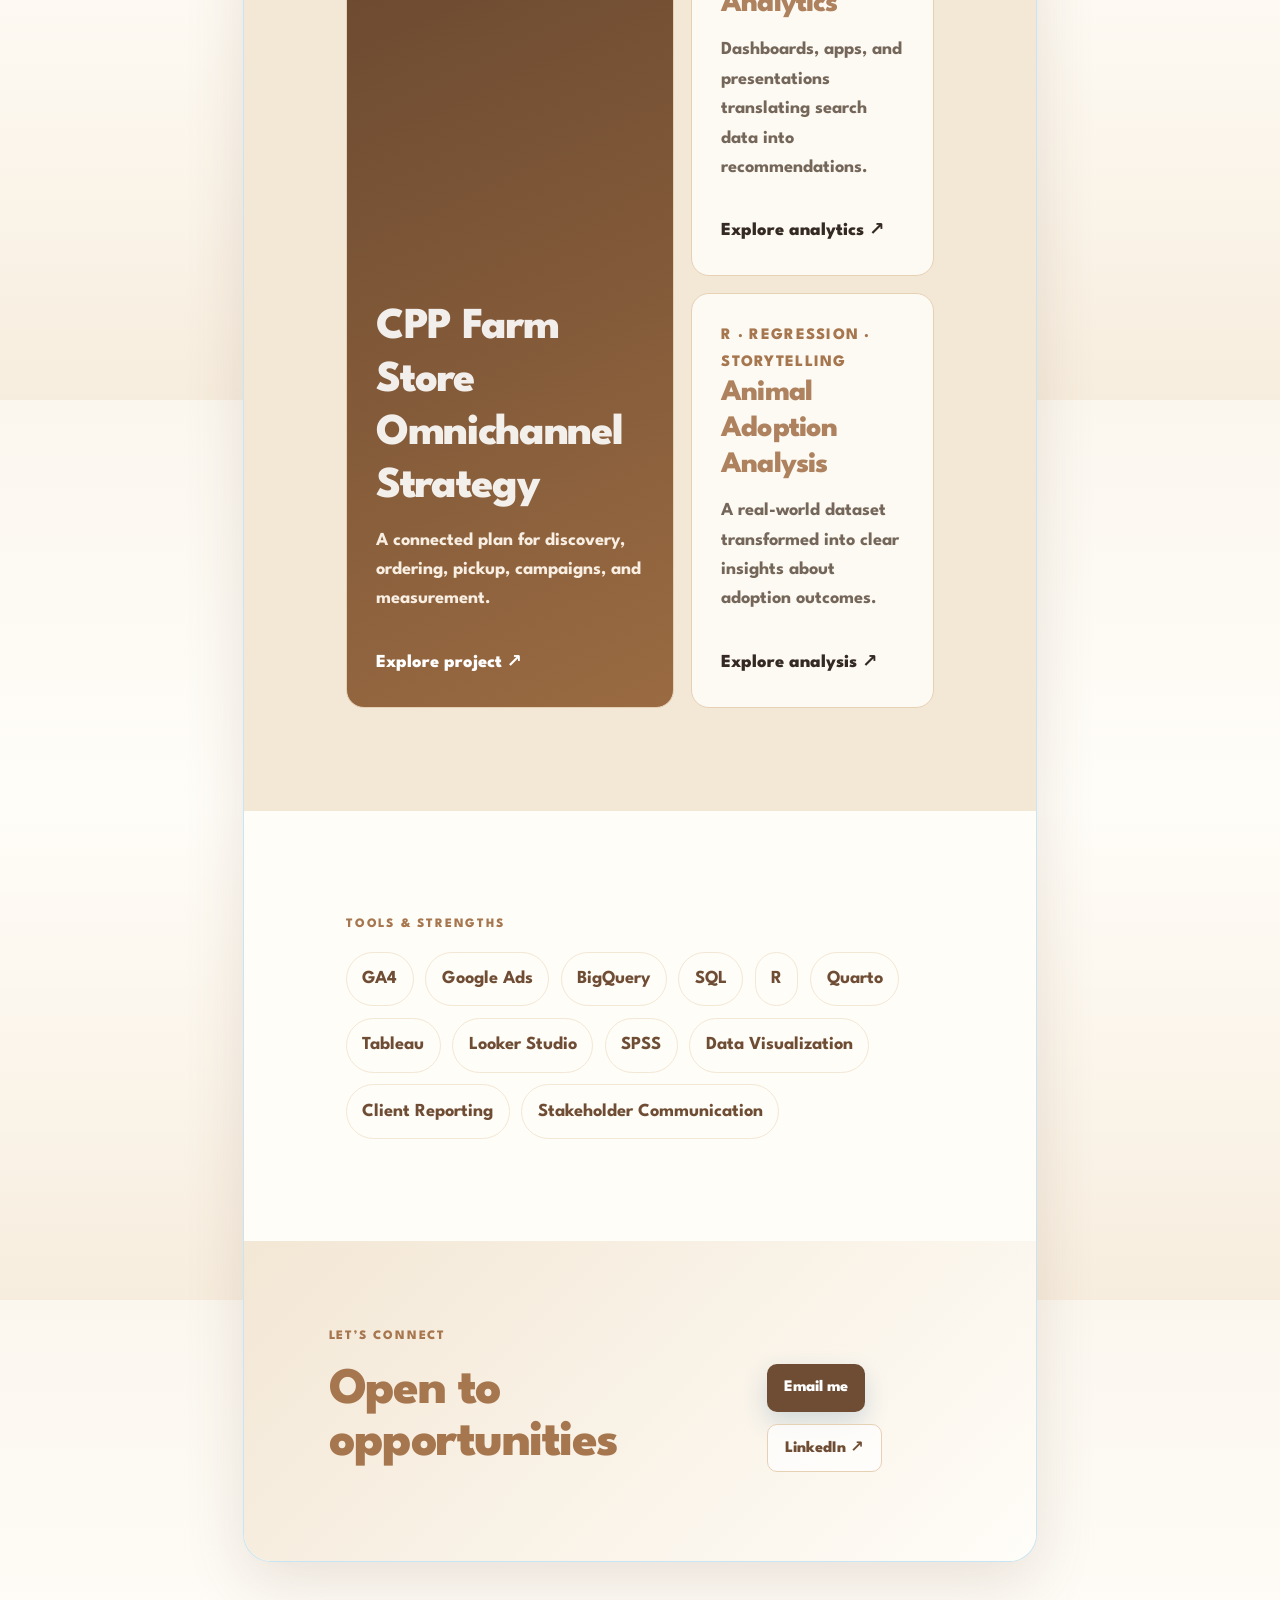
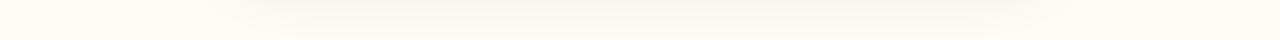
==== commit acd78c87: "Update degree status and lighten headings" ====
--- a/docs/index.html
+++ b/docs/index.html
@@ -38,7 +38,7 @@
 <link href="site_libs/quarto-html/quarto-syntax-highlighting-549806ee2085284f45b00abea8c6df48.css" rel="stylesheet" id="quarto-text-highlighting-styles">
 <script src="site_libs/bootstrap/bootstrap.min.js"></script>
 <link href="site_libs/bootstrap/bootstrap-icons.css" rel="stylesheet">
-<link href="site_libs/bootstrap/bootstrap-8d386b79bbc3041ab33fc89fe3f224b3.min.css" rel="stylesheet" append-hash="true" id="quarto-bootstrap" data-mode="light">
+<link href="site_libs/bootstrap/bootstrap-896258b232da3f75c697dc8c4ed8fd38.min.css" rel="stylesheet" append-hash="true" id="quarto-bootstrap" data-mode="light">
 <script id="quarto-search-options" type="application/json">{
   "location": "navbar",
   "copy-button": false,
@@ -177,7 +177,7 @@
     <h2 class="anchored">Analytics with a client-first point of view.</h2>
   </div>
   <div class="portfolio-intro__copy">
-    <p>I’m pursuing a <strong>Master of Science in Digital Marketing (Marketing Analytics)</strong> at Cal Poly Pomona after earning my <strong>BA in Communications</strong> from UC San Diego.</p>
+    <p>I earned my <strong>Master of Science in Digital Marketing (Marketing Analytics)</strong> from Cal Poly Pomona after completing my <strong>BA in Communications</strong> at UC San Diego.</p>
     <p>My background in employee benefits and client relations shapes how I approach analytics: start with the business question, make the information understandable, and turn the findings into action.</p>
   </div>
 </section>
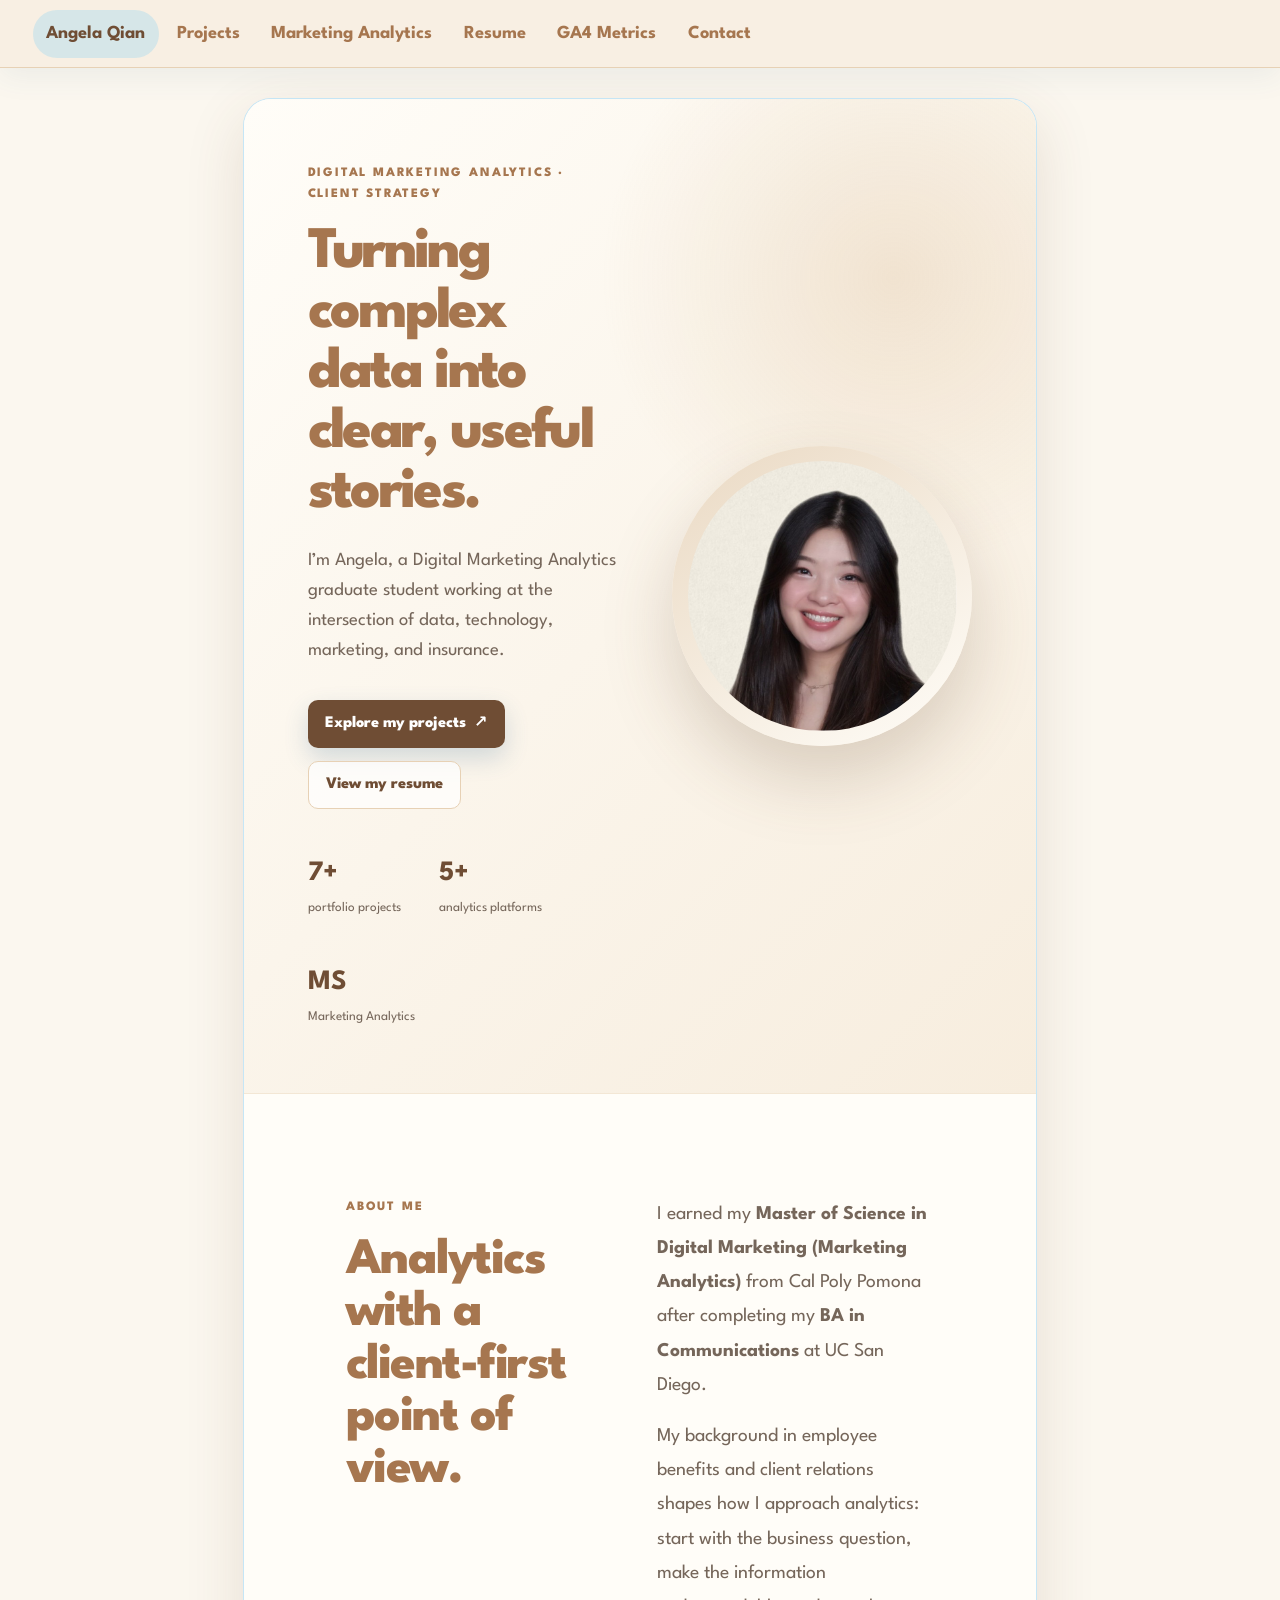
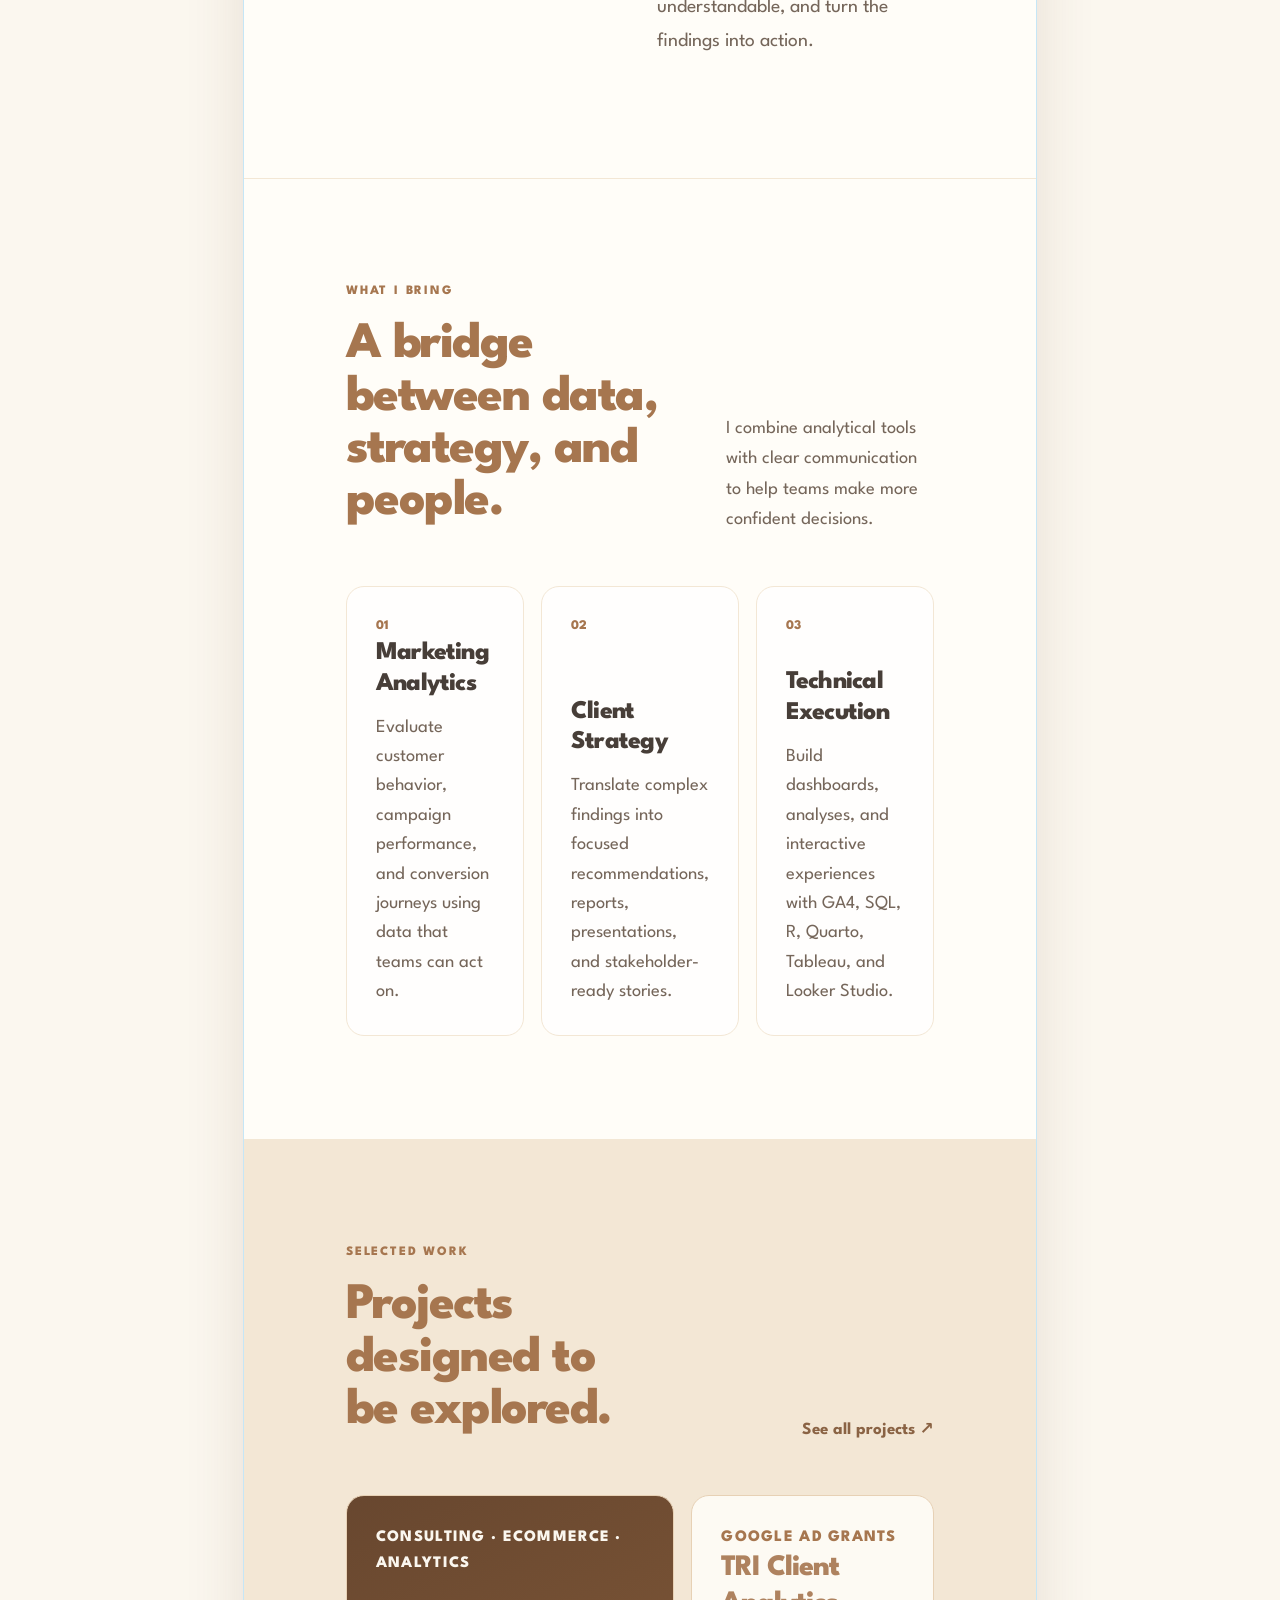
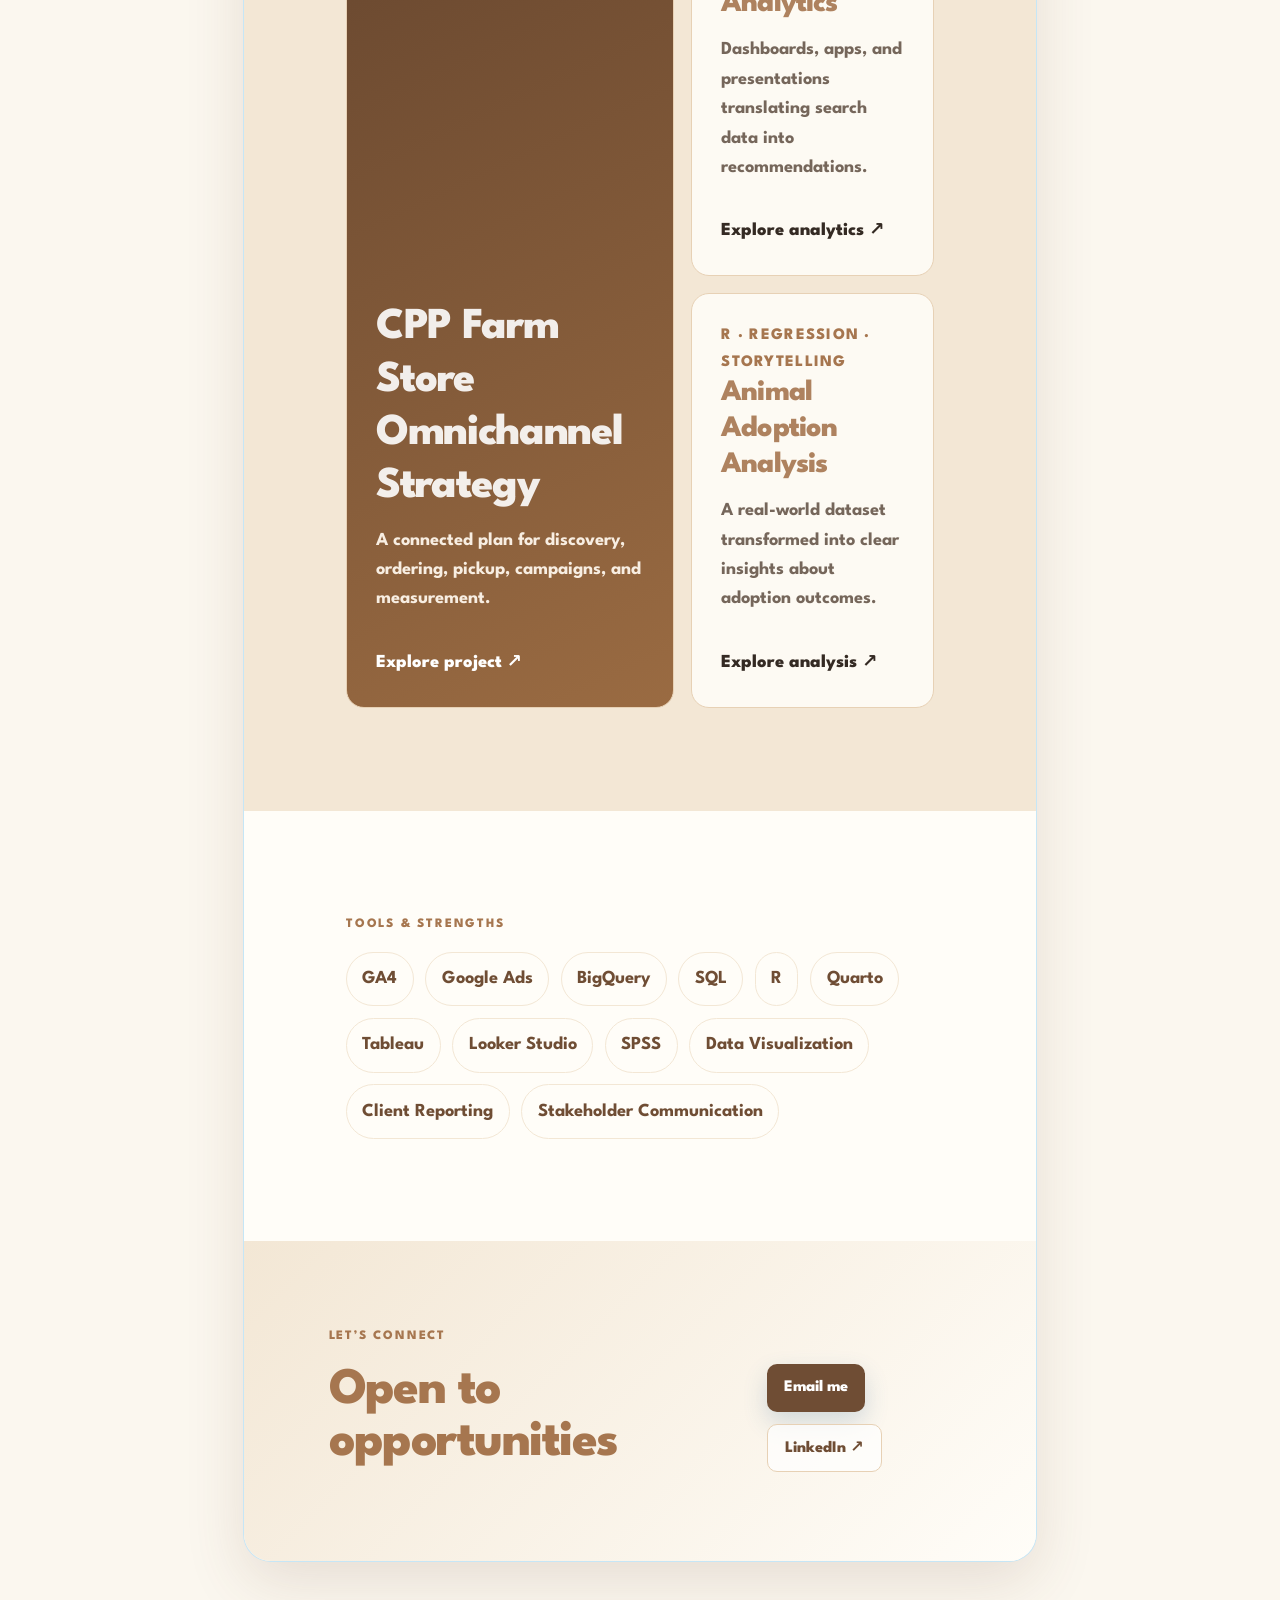
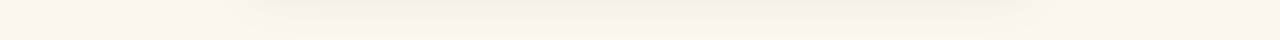
==== commit 01f60fa8: "Use continuous fixed cream background" ====
--- a/docs/index.html
+++ b/docs/index.html
@@ -38,7 +38,7 @@
 <link href="site_libs/quarto-html/quarto-syntax-highlighting-549806ee2085284f45b00abea8c6df48.css" rel="stylesheet" id="quarto-text-highlighting-styles">
 <script src="site_libs/bootstrap/bootstrap.min.js"></script>
 <link href="site_libs/bootstrap/bootstrap-icons.css" rel="stylesheet">
-<link href="site_libs/bootstrap/bootstrap-896258b232da3f75c697dc8c4ed8fd38.min.css" rel="stylesheet" append-hash="true" id="quarto-bootstrap" data-mode="light">
+<link href="site_libs/bootstrap/bootstrap-6ed1a3cb8e75be2eee0d963b413d828c.min.css" rel="stylesheet" append-hash="true" id="quarto-bootstrap" data-mode="light">
 <script id="quarto-search-options" type="application/json">{
   "location": "navbar",
   "copy-button": false,
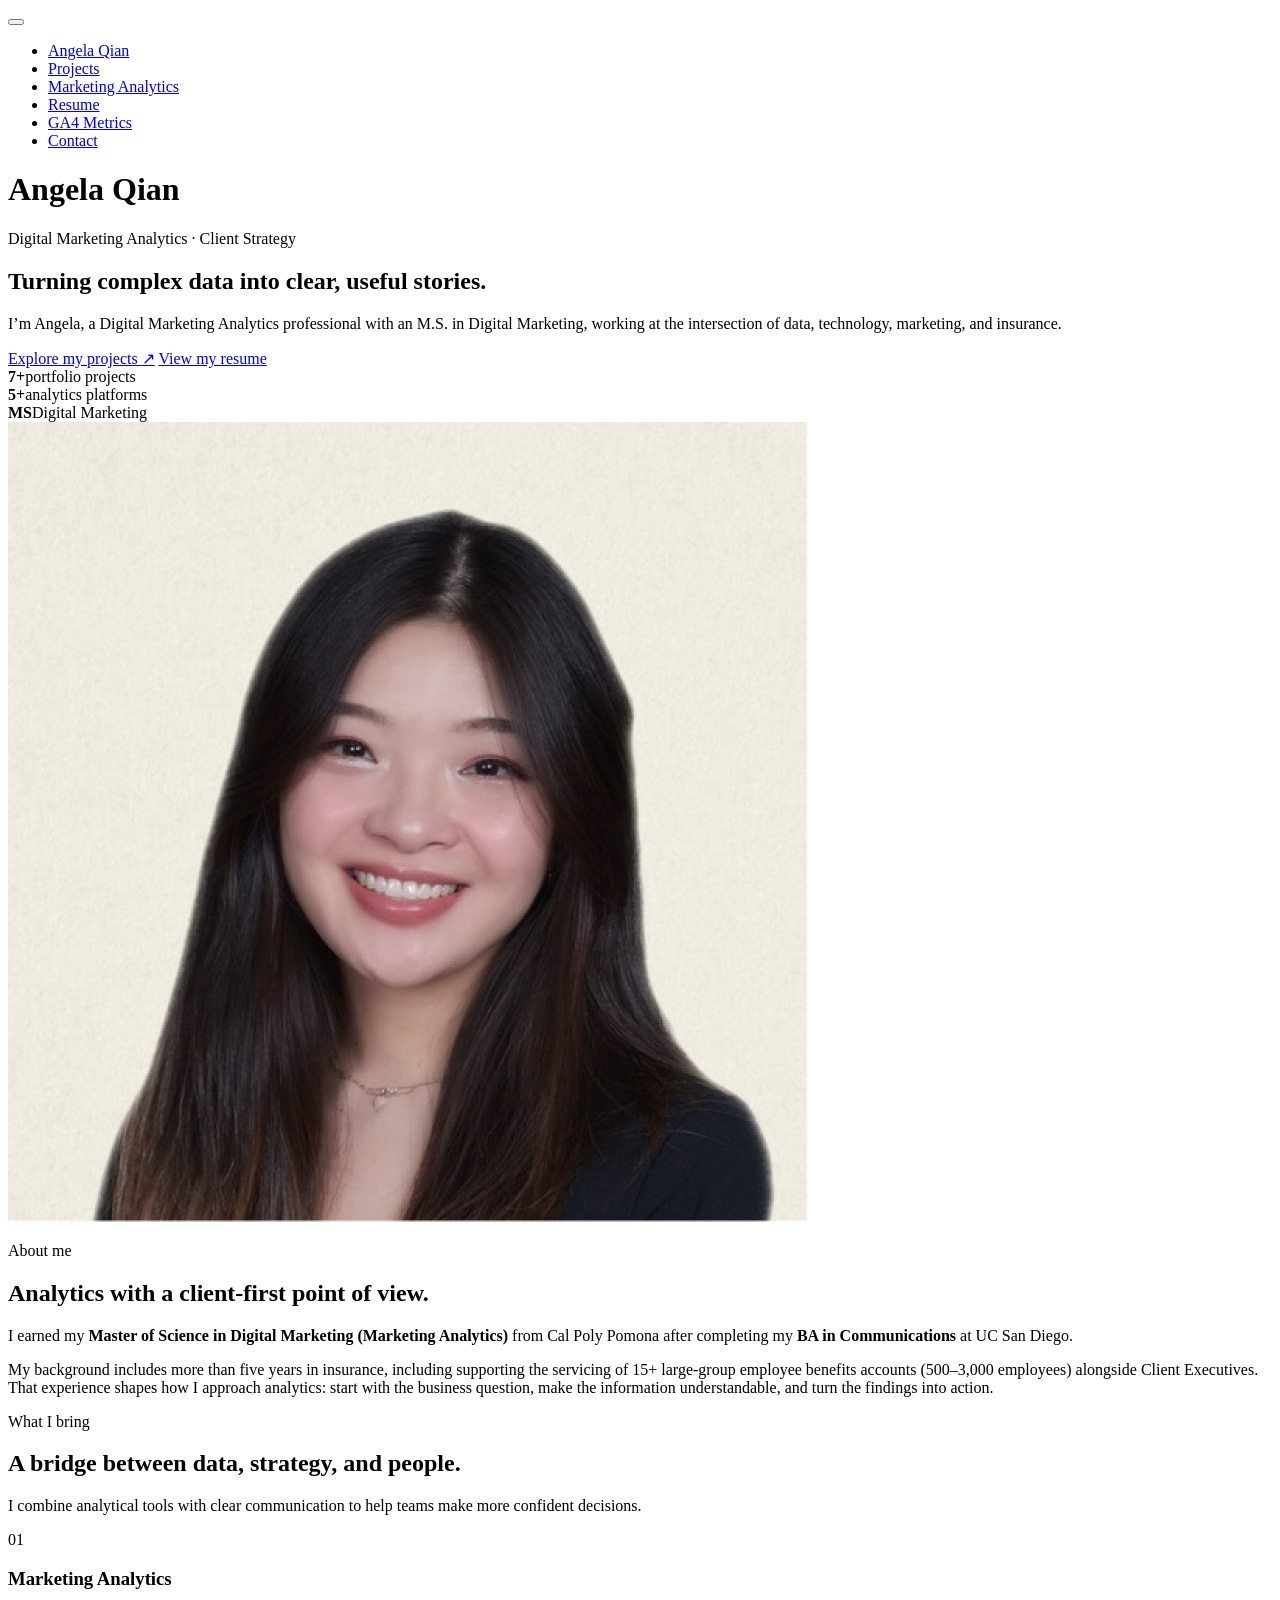
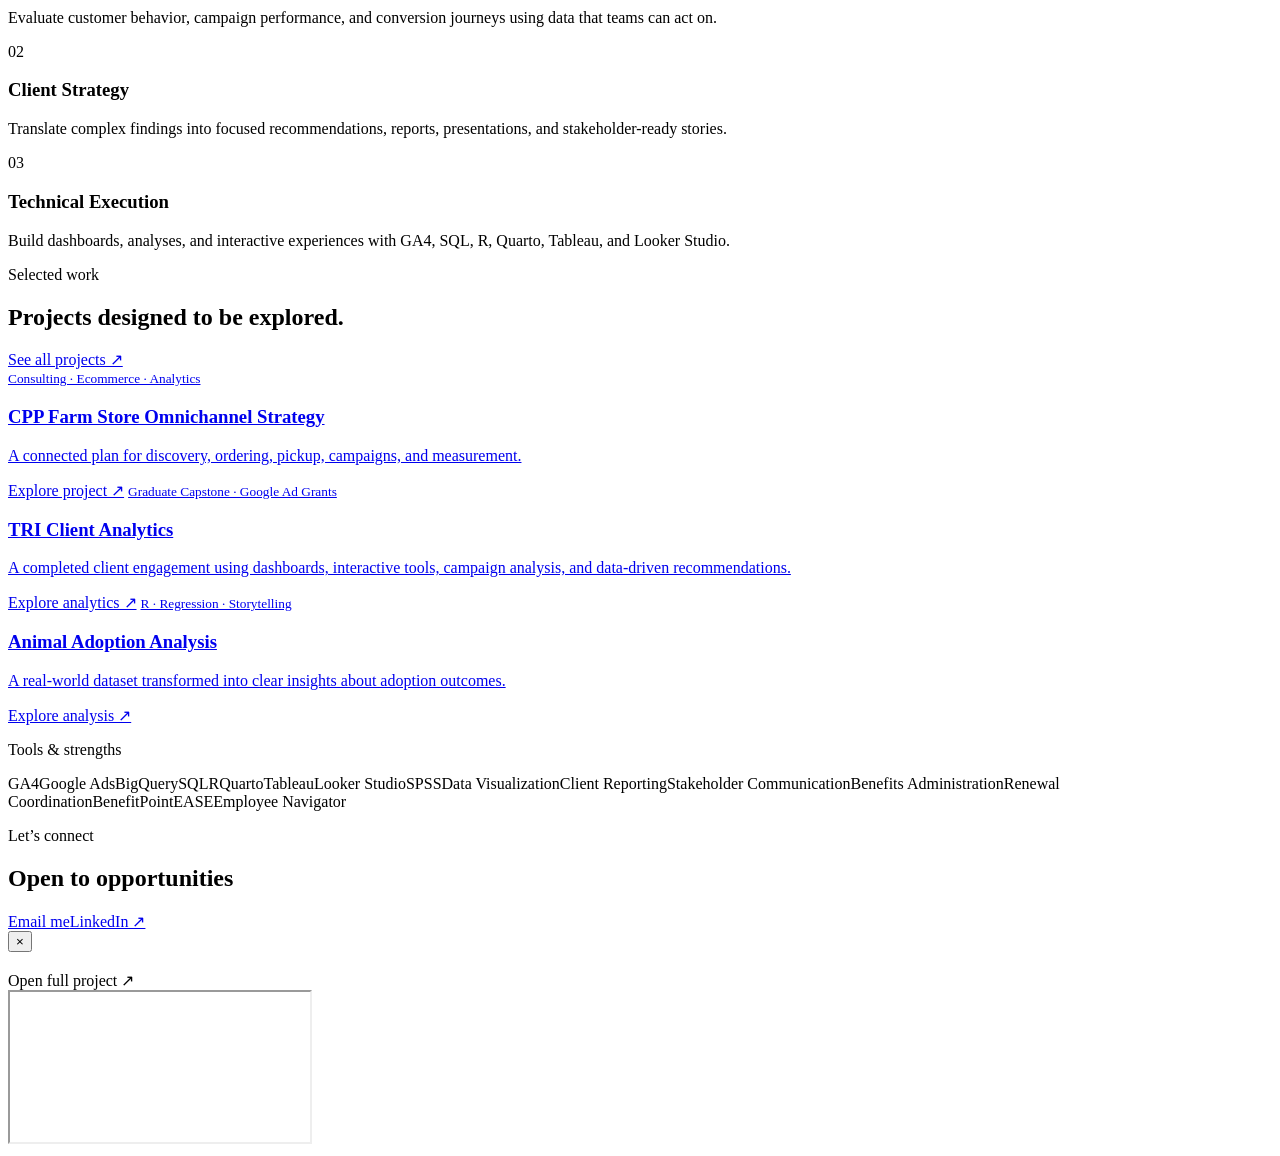
==== commit 97158782: "Correct EPIC account servicing scope and update benefits skills" ====
--- a/docs/index.html
+++ b/docs/index.html
@@ -38,7 +38,7 @@
 <link href="site_libs/quarto-html/quarto-syntax-highlighting-549806ee2085284f45b00abea8c6df48.css" rel="stylesheet" id="quarto-text-highlighting-styles">
 <script src="site_libs/bootstrap/bootstrap.min.js"></script>
 <link href="site_libs/bootstrap/bootstrap-icons.css" rel="stylesheet">
-<link href="site_libs/bootstrap/bootstrap-6ed1a3cb8e75be2eee0d963b413d828c.min.css" rel="stylesheet" append-hash="true" id="quarto-bootstrap" data-mode="light">
+<link href="site_libs/bootstrap/bootstrap-45e84592457a2ab8ccc6ec0d4966204c.min.css" rel="stylesheet" append-hash="true" id="quarto-bootstrap" data-mode="light">
 <script id="quarto-search-options" type="application/json">{
   "location": "navbar",
   "copy-button": false,
@@ -153,7 +153,7 @@
   <div class="portfolio-hero__copy">
     <p class="portfolio-eyebrow">Digital Marketing Analytics · Client Strategy</p>
     <h1>Turning complex data into clear, useful stories.</h1>
-    <p class="portfolio-lead">I’m Angela, a Digital Marketing Analytics graduate student working at the intersection of data, technology, marketing, and insurance.</p>
+    <p class="portfolio-lead">I’m Angela, a Digital Marketing Analytics professional with an M.S. in Digital Marketing, working at the intersection of data, technology, marketing, and insurance.</p>
     <div class="portfolio-actions">
       <a class="portfolio-button portfolio-button--primary" href="strategic-marketing.html">Explore my projects <span aria-hidden="true">↗</span></a>
       <a class="portfolio-button portfolio-button--secondary" href="resume.html">View my resume</a>
@@ -161,7 +161,7 @@
     <div class="portfolio-stats" aria-label="Professional highlights">
       <div><strong>7+</strong><span>portfolio projects</span></div>
       <div><strong>5+</strong><span>analytics platforms</span></div>
-      <div><strong>MS</strong><span>Marketing Analytics</span></div>
+      <div><strong>MS</strong><span>Digital Marketing</span></div>
     </div>
   </div>
   <div class="portfolio-hero__visual">
@@ -178,7 +178,7 @@
   </div>
   <div class="portfolio-intro__copy">
     <p>I earned my <strong>Master of Science in Digital Marketing (Marketing Analytics)</strong> from Cal Poly Pomona after completing my <strong>BA in Communications</strong> at UC San Diego.</p>
-    <p>My background in employee benefits and client relations shapes how I approach analytics: start with the business question, make the information understandable, and turn the findings into action.</p>
+    <p>My background includes more than five years in insurance, including supporting the servicing of 15+ large-group employee benefits accounts (500–3,000 employees) alongside Client Executives. That experience shapes how I approach analytics: start with the business question, make the information understandable, and turn the findings into action.</p>
   </div>
 </section>
 
@@ -201,14 +201,14 @@
   </div>
   <div class="featured-work__grid">
     <a href="strategic-marketing.html" class="featured-work__card featured-work__card--large"><small>Consulting · Ecommerce · Analytics</small><h3 class="anchored">CPP Farm Store Omnichannel Strategy</h3><p>A connected plan for discovery, ordering, pickup, campaigns, and measurement.</p><span>Explore project ↗</span></a>
-    <a href="marketing-analytics.html" class="featured-work__card"><small>Google Ad Grants</small><h3 class="anchored">TRI Client Analytics</h3><p>Dashboards, apps, and presentations translating search data into recommendations.</p><span>Explore analytics ↗</span></a>
+    <a href="marketing-analytics.html" class="featured-work__card"><small>Graduate Capstone · Google Ad Grants</small><h3 class="anchored">TRI Client Analytics</h3><p>A completed client engagement using dashboards, interactive tools, campaign analysis, and data-driven recommendations.</p><span>Explore analytics ↗</span></a>
     <a href="strategic-marketing.html" class="featured-work__card"><small>R · Regression · Storytelling</small><h3 class="anchored">Animal Adoption Analysis</h3><p>A real-world dataset transformed into clear insights about adoption outcomes.</p><span>Explore analysis ↗</span></a>
   </div>
 </section>
 
 <section class="portfolio-section tools-section">
   <p class="portfolio-eyebrow">Tools &amp; strengths</p>
-  <div class="skill-cloud" aria-label="Tools and skills"><span>GA4</span><span>Google Ads</span><span>BigQuery</span><span>SQL</span><span>R</span><span>Quarto</span><span>Tableau</span><span>Looker Studio</span><span>SPSS</span><span>Data Visualization</span><span>Client Reporting</span><span>Stakeholder Communication</span></div>
+  <div class="skill-cloud" aria-label="Tools and skills"><span>GA4</span><span>Google Ads</span><span>BigQuery</span><span>SQL</span><span>R</span><span>Quarto</span><span>Tableau</span><span>Looker Studio</span><span>SPSS</span><span>Data Visualization</span><span>Client Reporting</span><span>Stakeholder Communication</span><span>Benefits Administration</span><span>Renewal Coordination</span><span>BenefitPoint</span><span>EASE</span><span>Employee Navigator</span></div>
 </section>
 
 <section class="portfolio-cta">
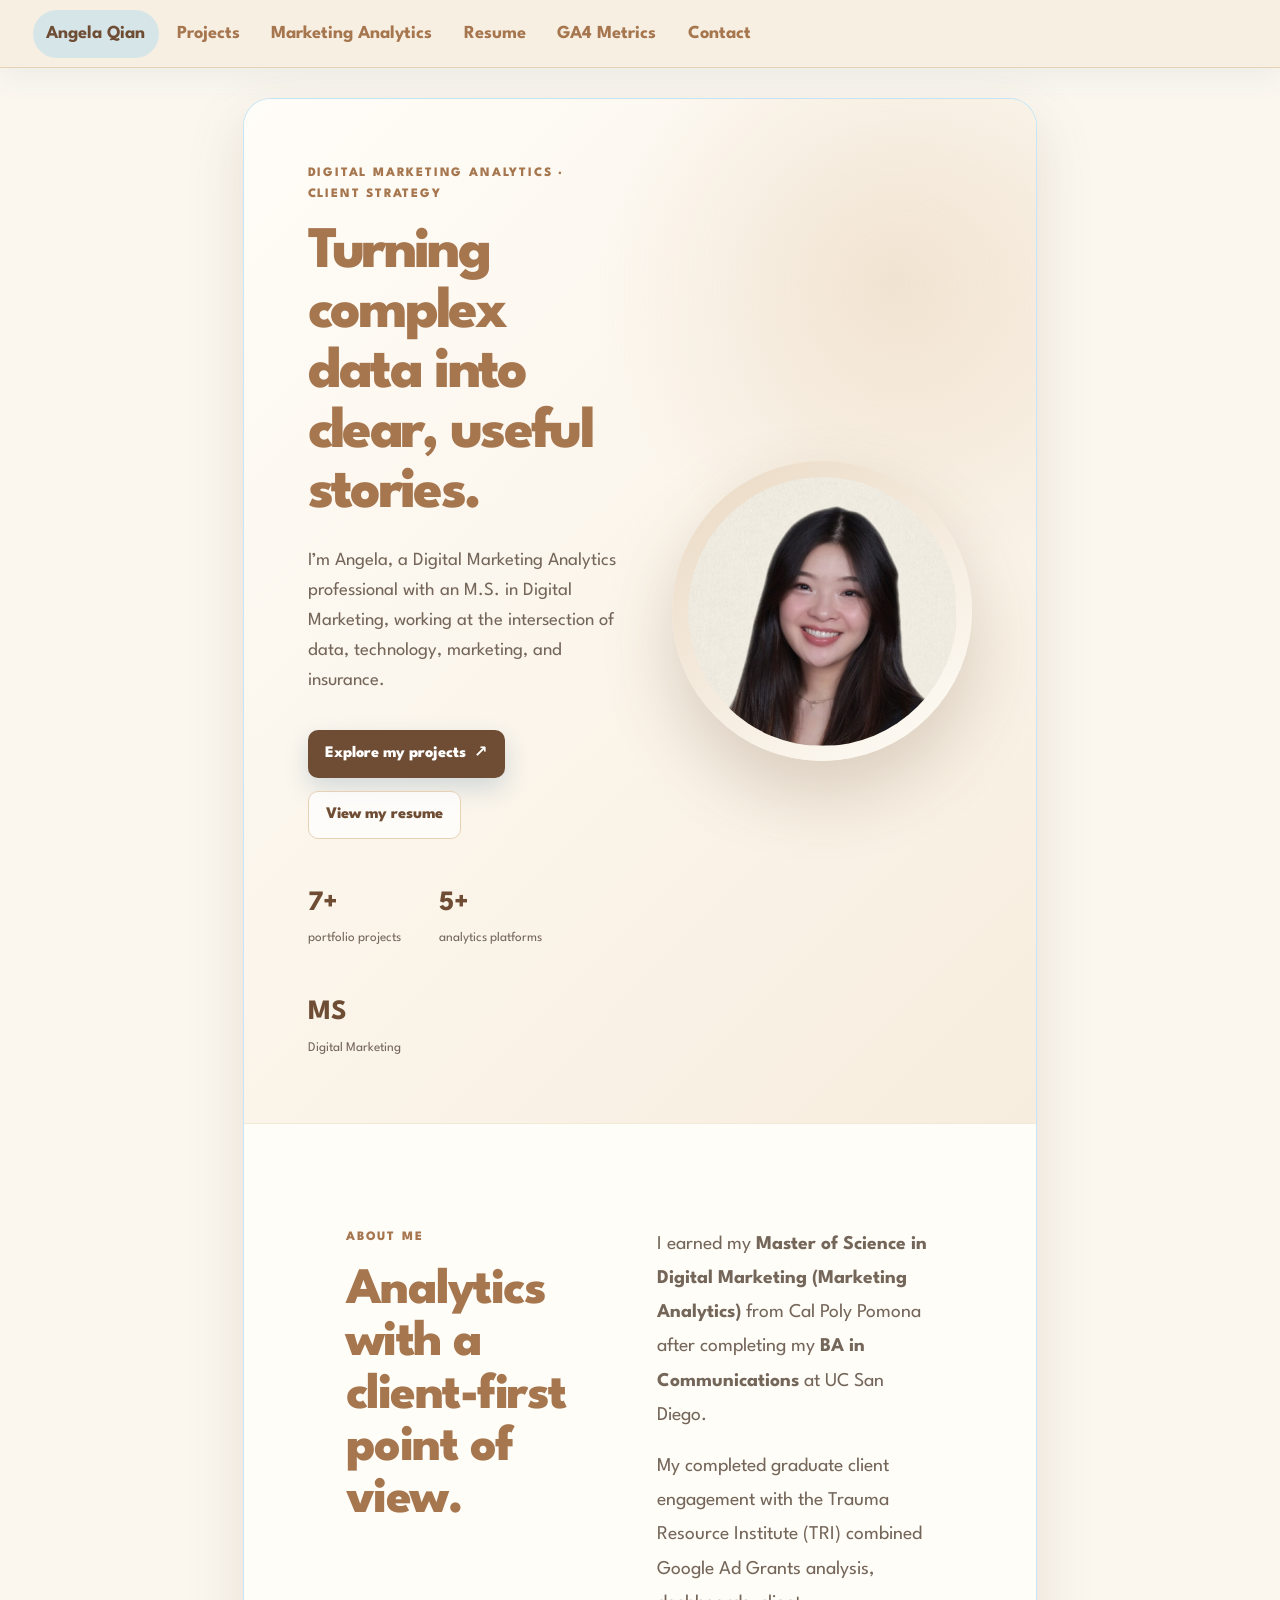
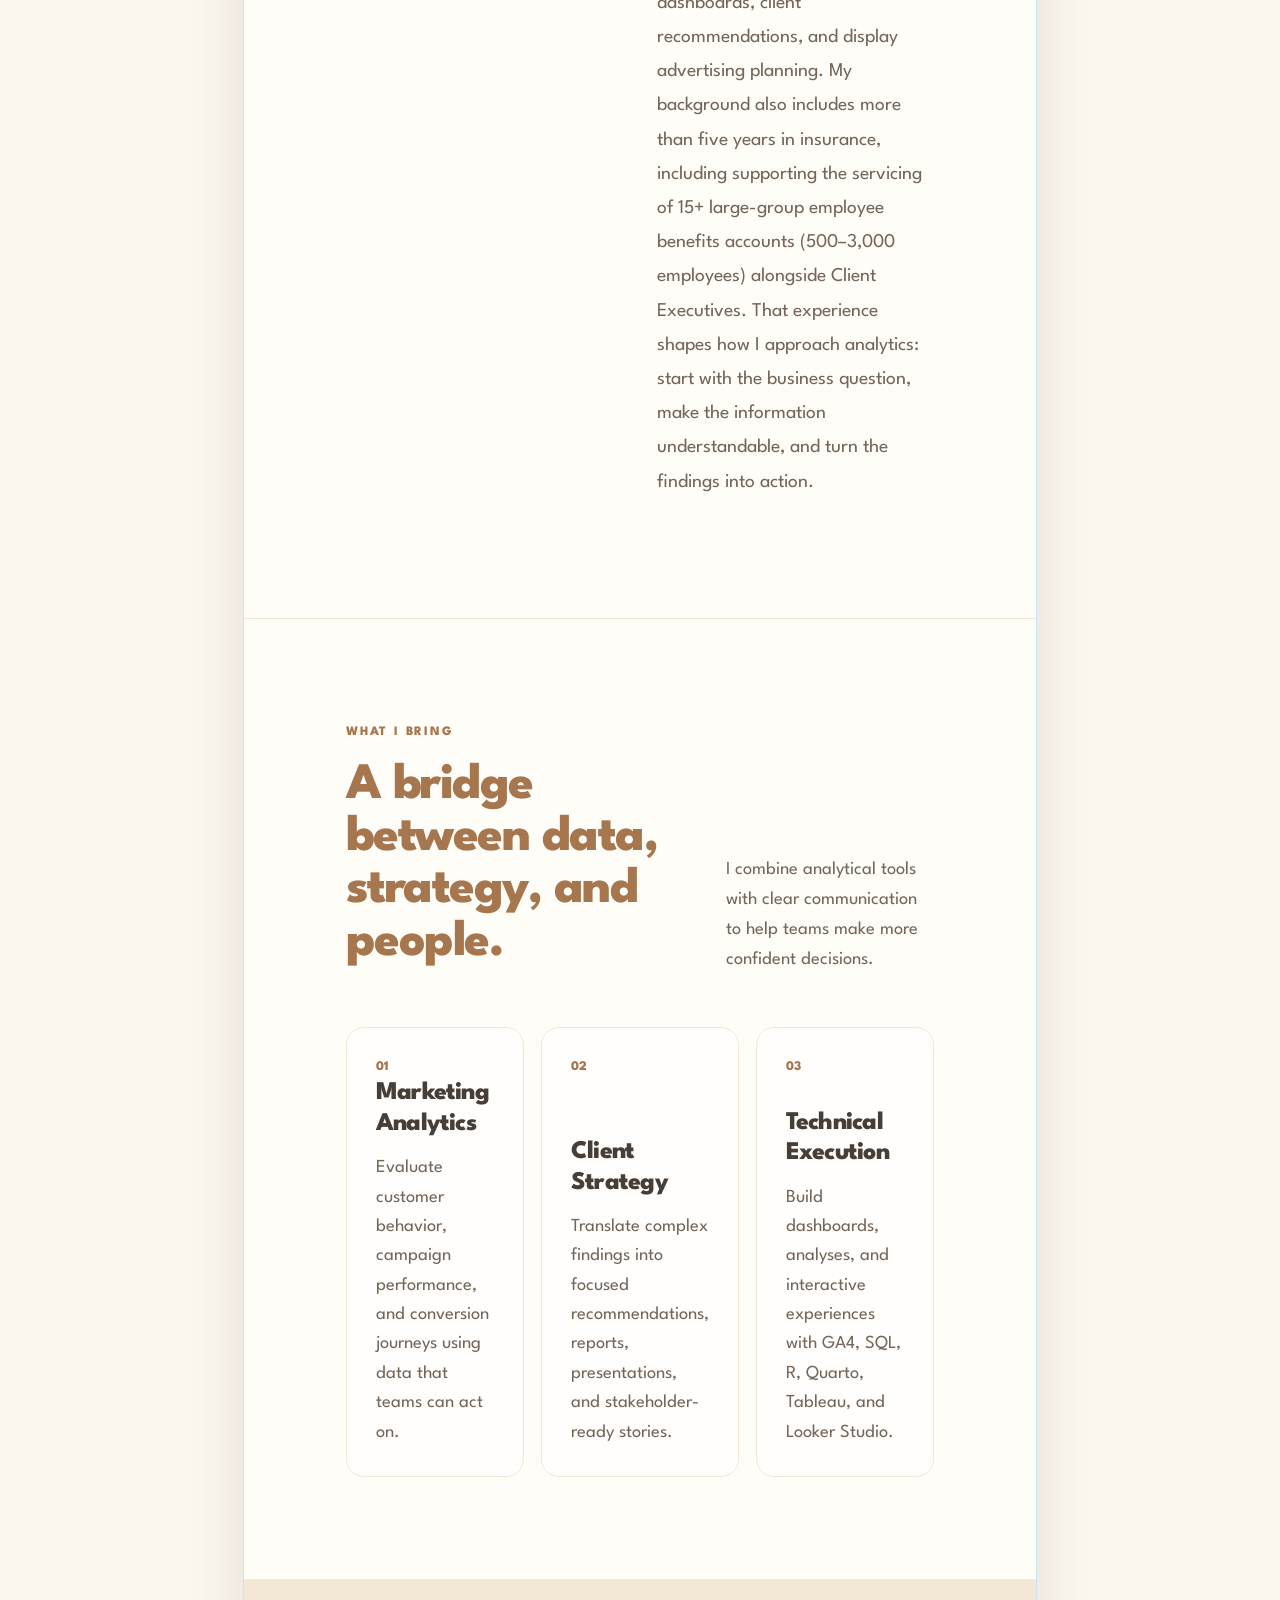
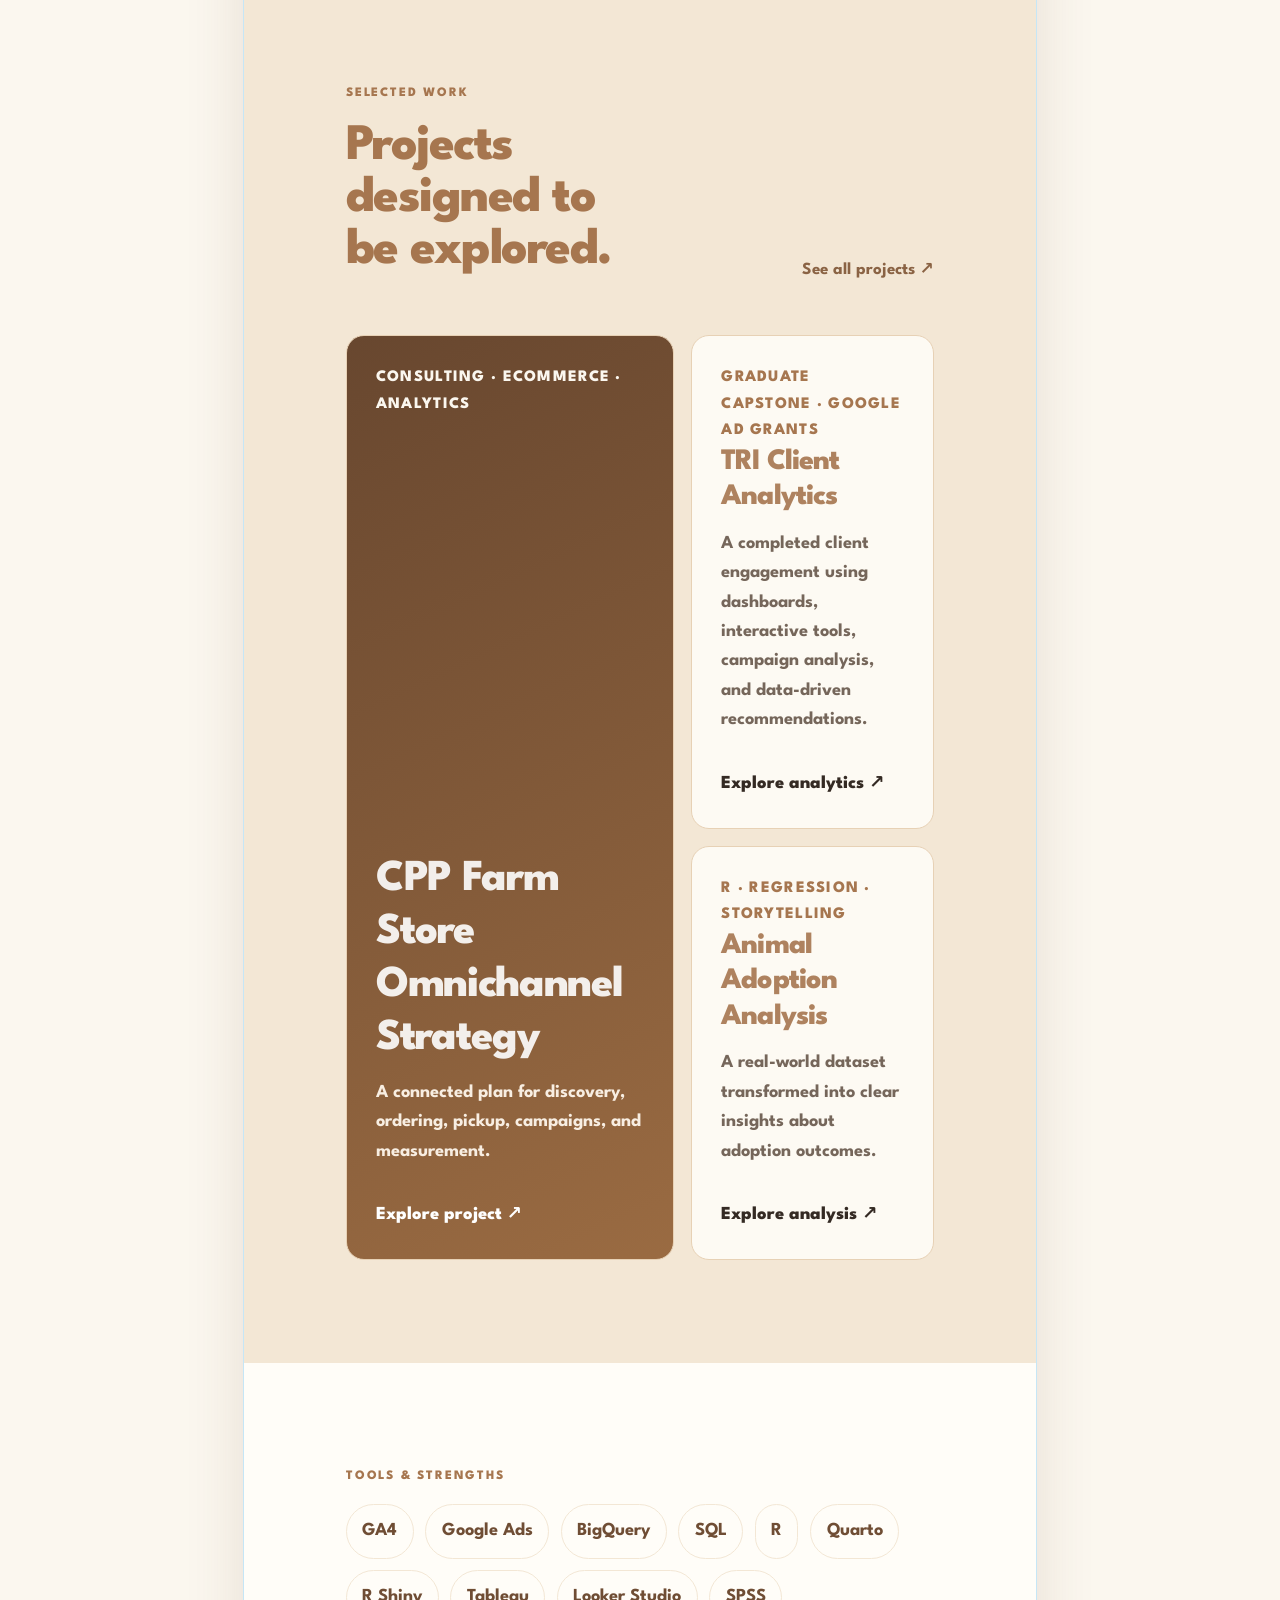
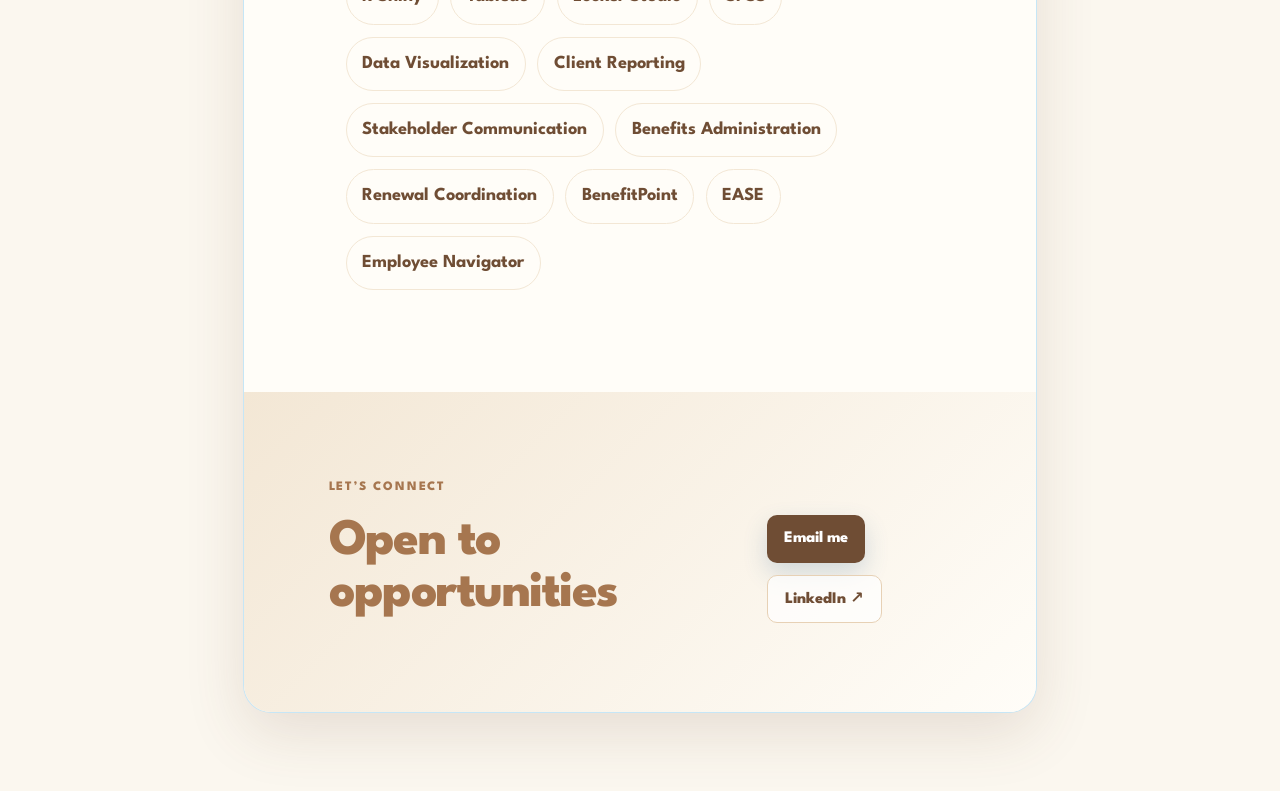
==== commit 41da5a29: "Add TRI graduate consulting to one-page resume and portfolio" ====
--- a/docs/index.html
+++ b/docs/index.html
@@ -178,7 +178,7 @@
   </div>
   <div class="portfolio-intro__copy">
     <p>I earned my <strong>Master of Science in Digital Marketing (Marketing Analytics)</strong> from Cal Poly Pomona after completing my <strong>BA in Communications</strong> at UC San Diego.</p>
-    <p>My background includes more than five years in insurance, including supporting the servicing of 15+ large-group employee benefits accounts (500–3,000 employees) alongside Client Executives. That experience shapes how I approach analytics: start with the business question, make the information understandable, and turn the findings into action.</p>
+    <p>My completed graduate client engagement with the Trauma Resource Institute (TRI) combined Google Ad Grants analysis, dashboards, client recommendations, and display advertising planning. My background also includes more than five years in insurance, including supporting the servicing of 15+ large-group employee benefits accounts (500–3,000 employees) alongside Client Executives. That experience shapes how I approach analytics: start with the business question, make the information understandable, and turn the findings into action.</p>
   </div>
 </section>
 
@@ -208,7 +208,7 @@
 
 <section class="portfolio-section tools-section">
   <p class="portfolio-eyebrow">Tools &amp; strengths</p>
-  <div class="skill-cloud" aria-label="Tools and skills"><span>GA4</span><span>Google Ads</span><span>BigQuery</span><span>SQL</span><span>R</span><span>Quarto</span><span>Tableau</span><span>Looker Studio</span><span>SPSS</span><span>Data Visualization</span><span>Client Reporting</span><span>Stakeholder Communication</span><span>Benefits Administration</span><span>Renewal Coordination</span><span>BenefitPoint</span><span>EASE</span><span>Employee Navigator</span></div>
+  <div class="skill-cloud" aria-label="Tools and skills"><span>GA4</span><span>Google Ads</span><span>BigQuery</span><span>SQL</span><span>R</span><span>Quarto</span><span>R Shiny</span><span>Tableau</span><span>Looker Studio</span><span>SPSS</span><span>Data Visualization</span><span>Client Reporting</span><span>Stakeholder Communication</span><span>Benefits Administration</span><span>Renewal Coordination</span><span>BenefitPoint</span><span>EASE</span><span>Employee Navigator</span></div>
 </section>
 
 <section class="portfolio-cta">
